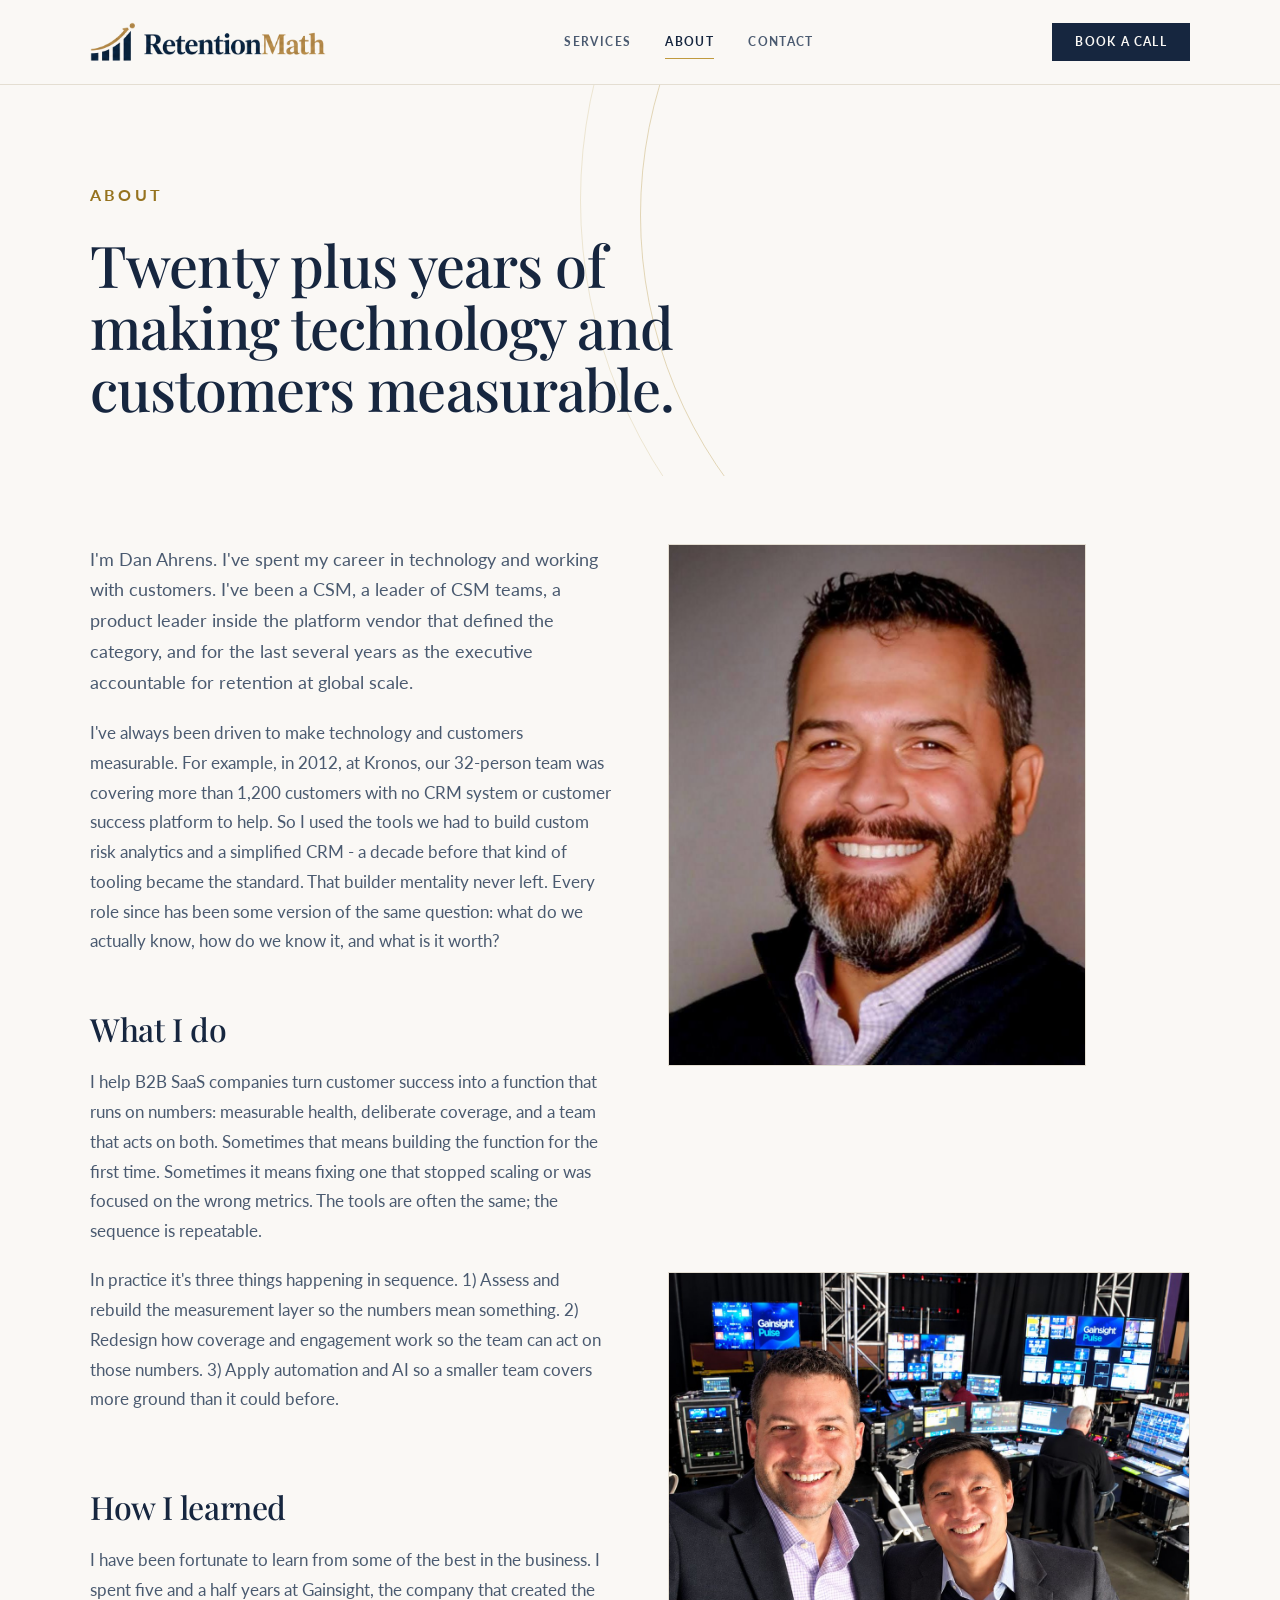
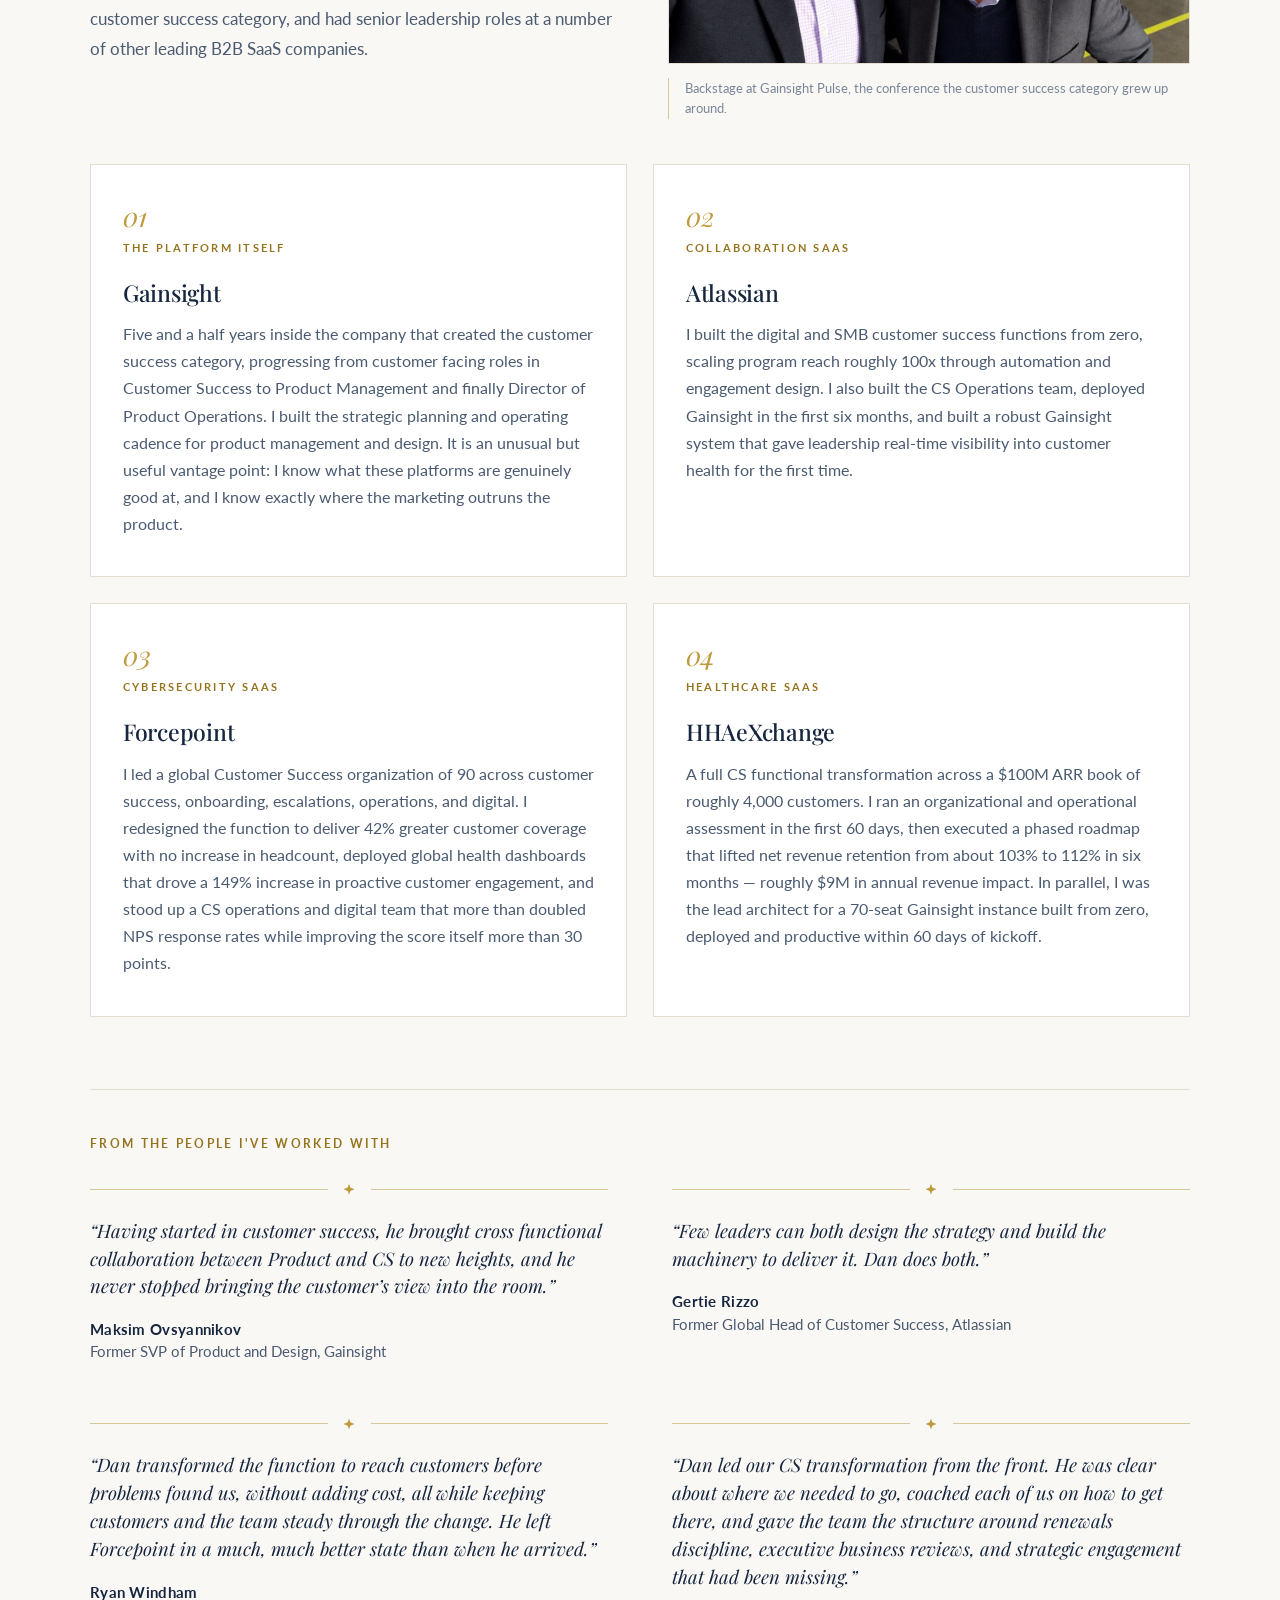
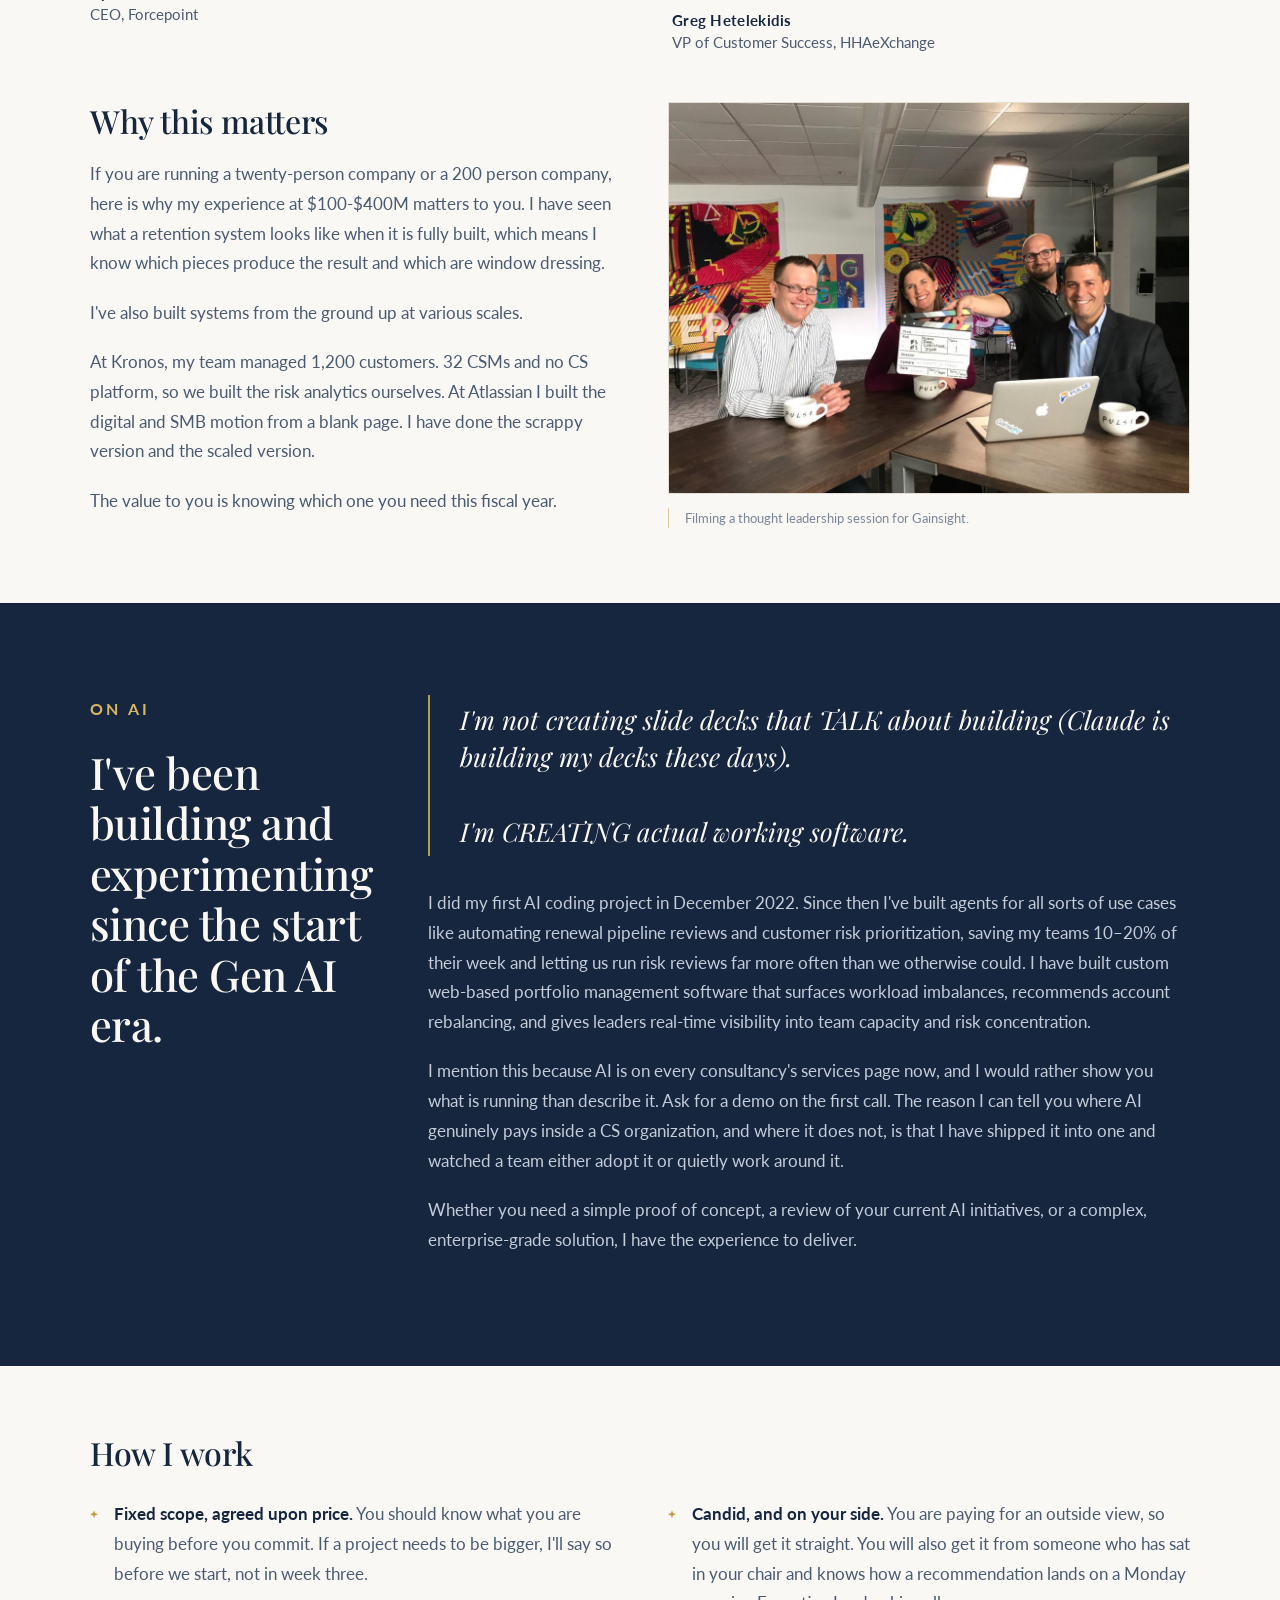
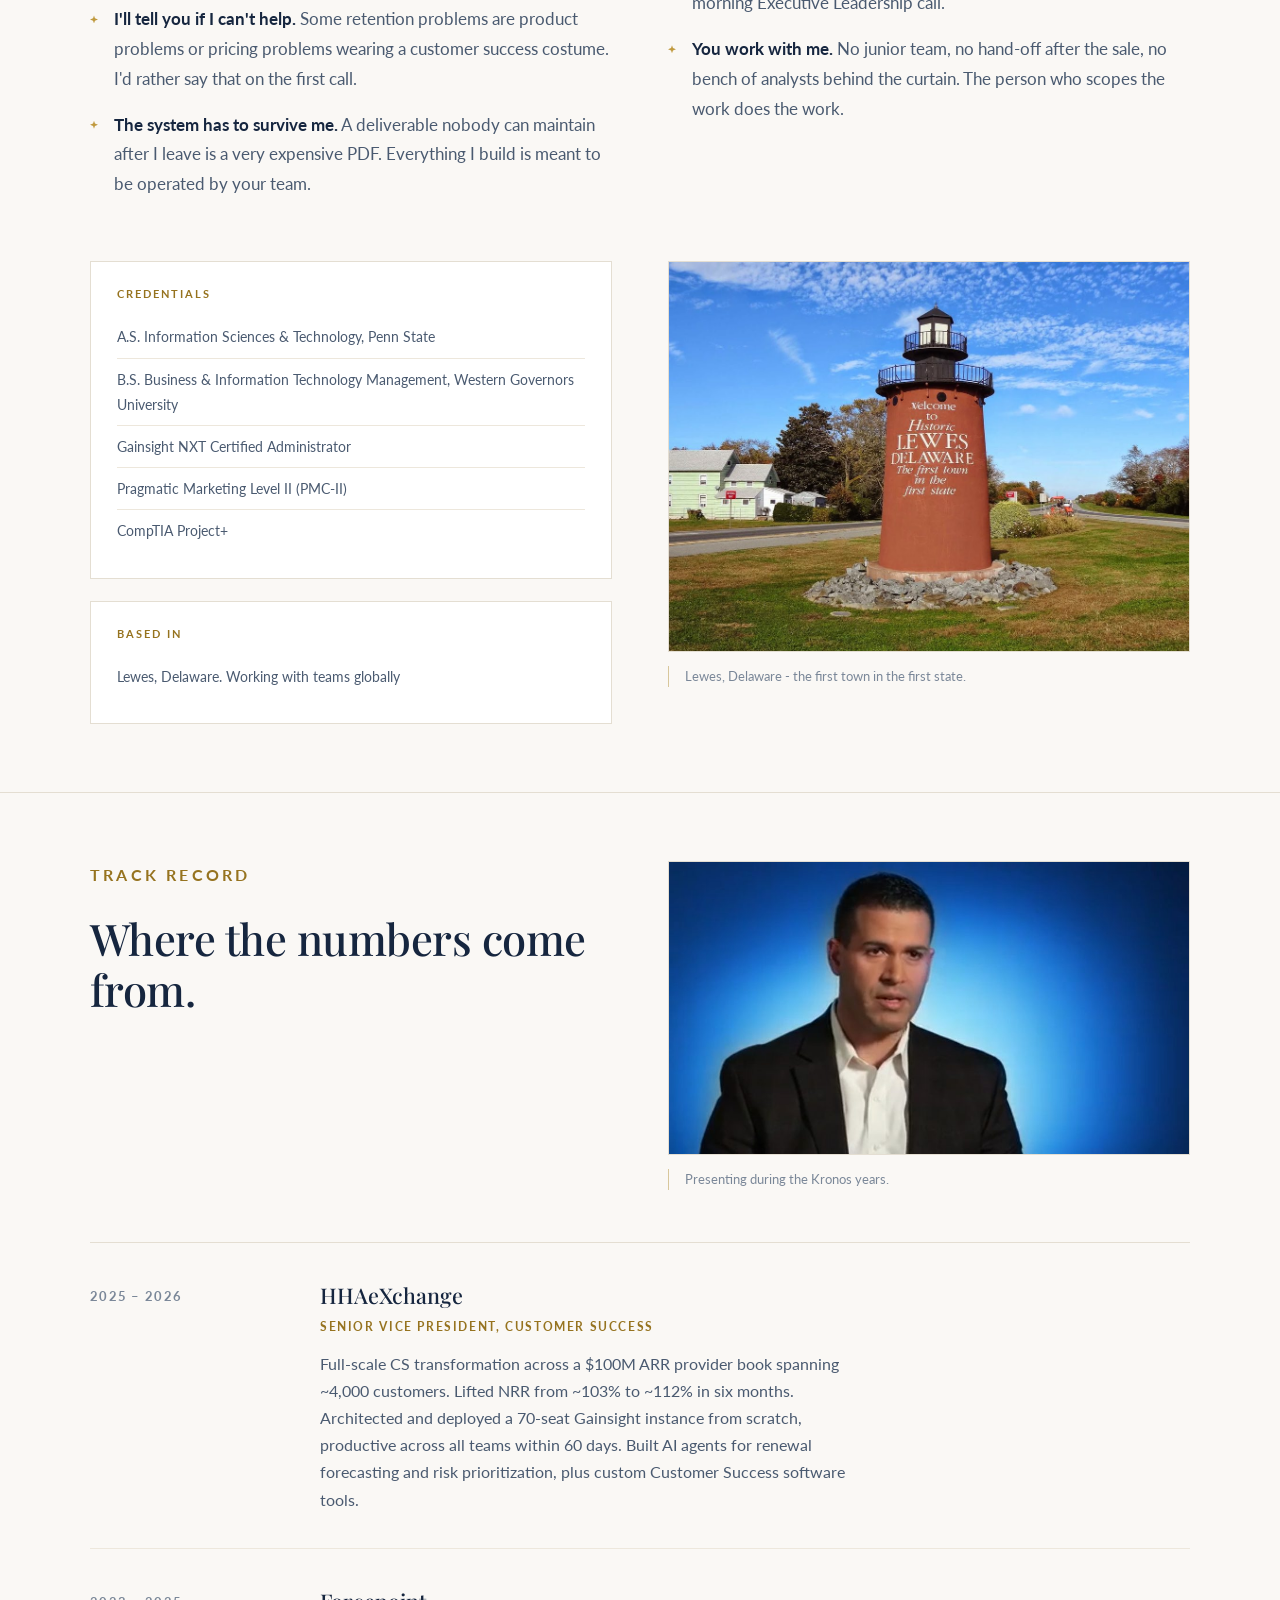
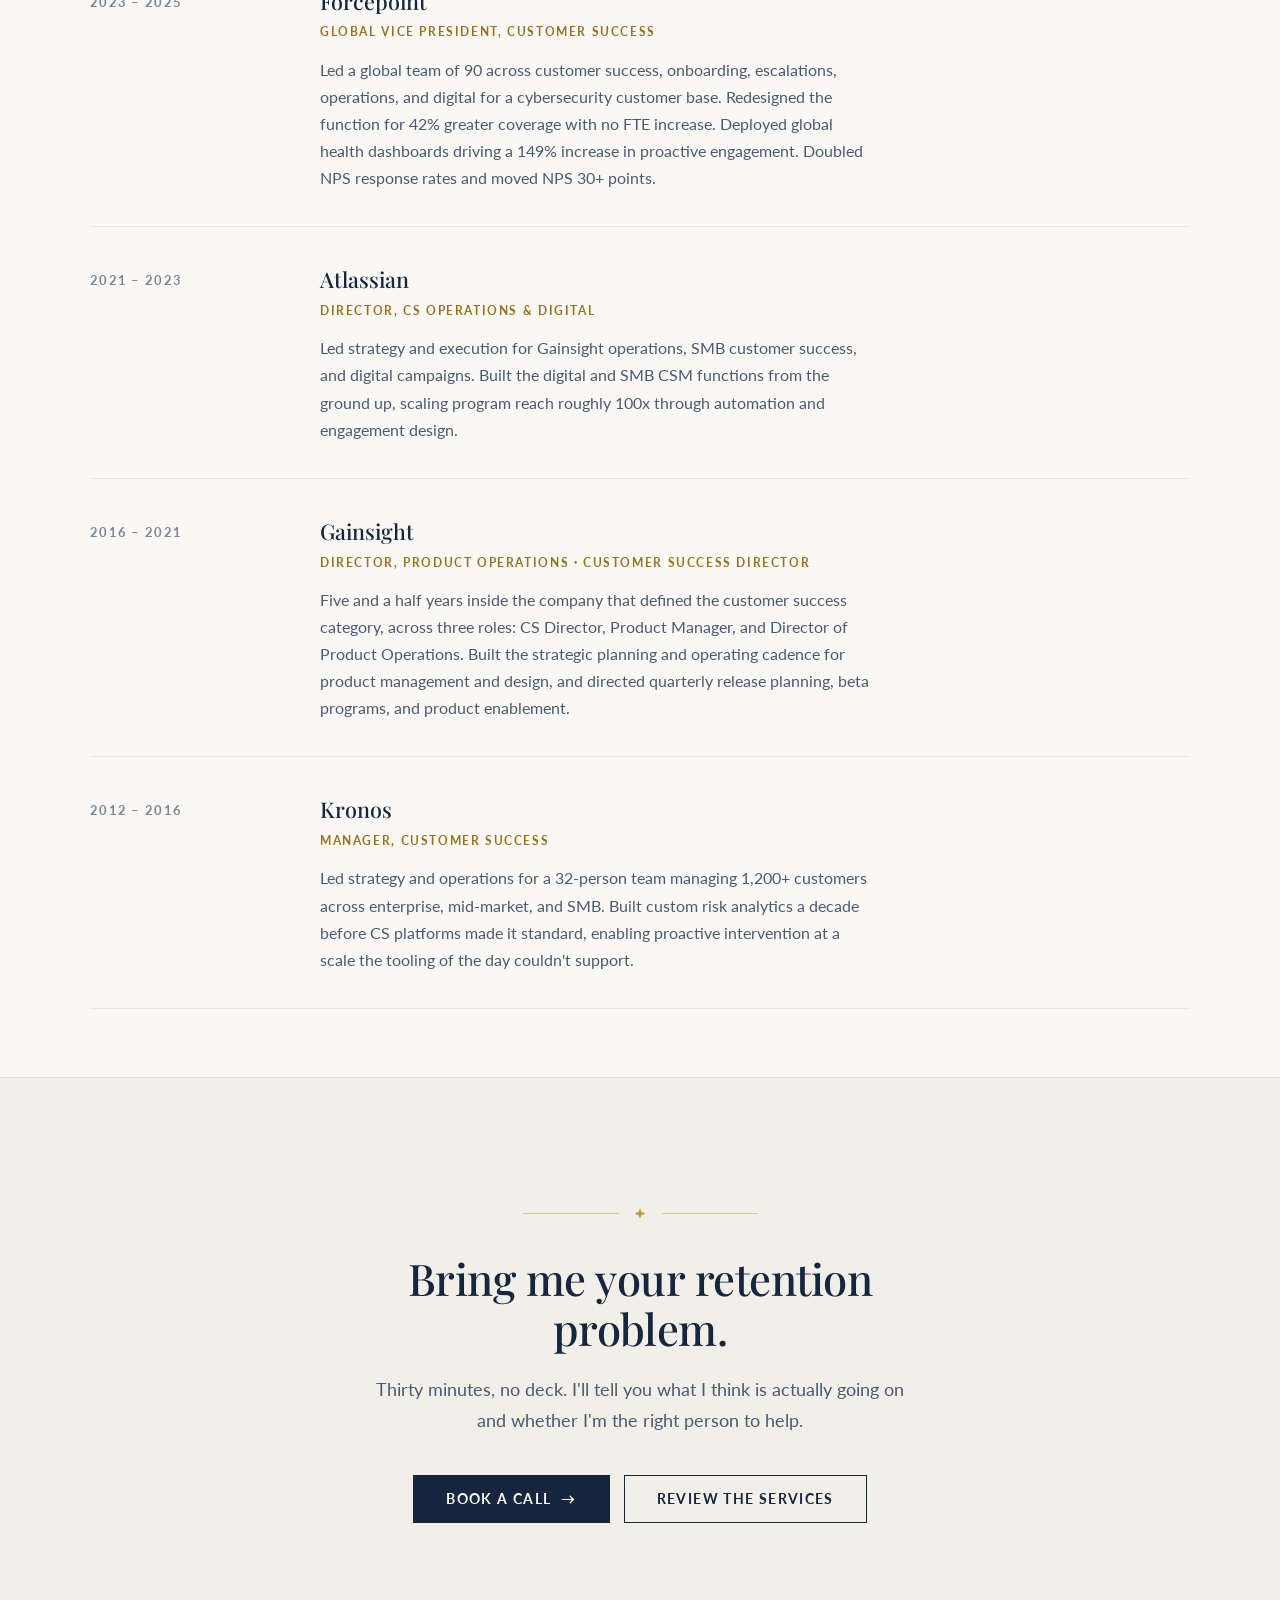
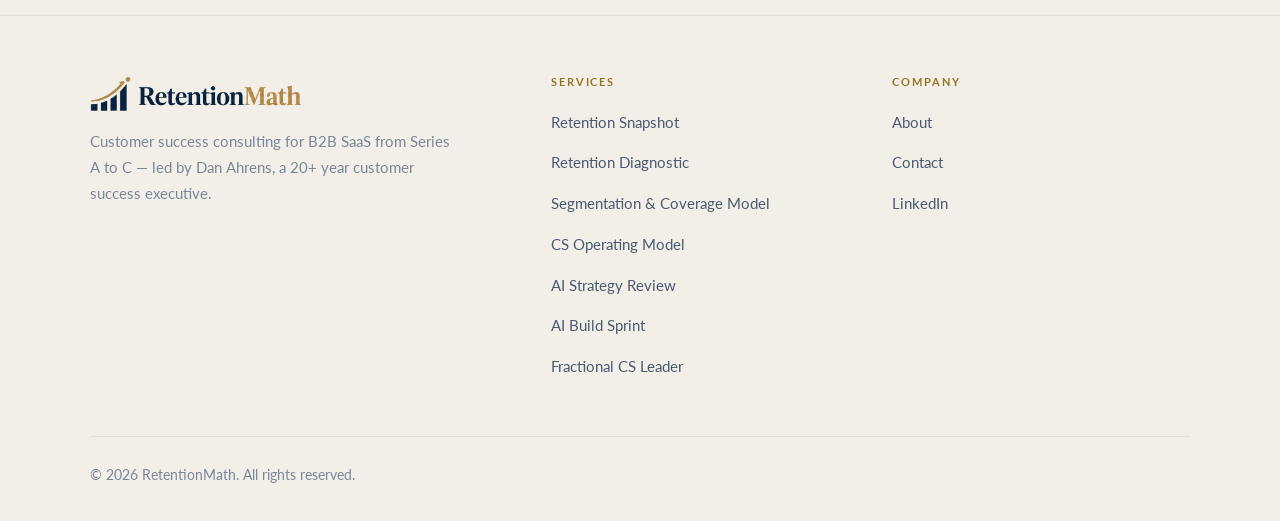
==== about.html @ b268f87e "Add files via upload" ====
<!doctype html>
<html lang="en">
<head>
<meta charset="utf-8">
<meta name="viewport" content="width=device-width, initial-scale=1">
<title>About Dan Ahrens — 20+ Years in Customer Success | RetentionMath</title>
<meta name="description" content="Dan Ahrens has led customer success at HHAeXchange, Forcepoint, Atlassian, Gainsight, and Kronos — a $100M ARR book, a 90-person global org, and the instrumentation underneath both.">
<link rel="canonical" href="https://retentionmath.com/about.html">

<meta property="og:type" content="profile">
<meta property="og:url" content="https://retentionmath.com/about.html">
<meta property="og:title" content="About Dan Ahrens | RetentionMath">
<meta property="og:description" content="20+ years leading customer success organizations, CS operations, and applied AI.">
<meta property="og:image" content="https://retentionmath.com/assets/img/og.png">
<meta name="twitter:card" content="summary_large_image">

<link rel="icon" href="data:image/svg+xml,%3Csvg xmlns='http://www.w3.org/2000/svg' viewBox='0 0 32 32'%3E%3Crect width='32' height='32' rx='4' fill='%2316263F'/%3E%3Cpath d='M7 21.5 L13 14 L17 18 L25 8' stroke='%23D9B75F' stroke-width='2.6' fill='none' stroke-linecap='round' stroke-linejoin='round'/%3E%3C/svg%3E">

<link rel="preconnect" href="https://fonts.googleapis.com">
<link rel="preconnect" href="https://fonts.gstatic.com" crossorigin>
<link href="https://fonts.googleapis.com/css2?family=Playfair+Display:ital,wght@0,400;0,500;0,600;1,400;1,500&family=Lato:wght@400;700&display=swap" rel="stylesheet">
<link rel="stylesheet" href="assets/css/site.css?v=30">
<style>
  .shot{border:1px solid var(--line);background:var(--white);aspect-ratio:4/5;display:flex;align-items:center;justify-content:center;position:relative;overflow:hidden;max-width:80%}
  @media (max-width:980px){.shot{max-width:340px}}
  .shot img{width:100%;height:100%;object-fit:cover}
  .shot__ph{text-align:center;padding:24px}
  .shot__ph .m{font-family:var(--font-body);font-size:.68rem;letter-spacing:.14em;text-transform:uppercase;color:var(--ink-3);line-height:1.7}
  .card{border:1px solid var(--line);background:var(--white);padding:26px}
  .card h4{font-family:var(--font-body);font-size:.68rem;letter-spacing:.18em;text-transform:uppercase;color:var(--gold-deep);font-weight:700;margin-bottom:16px}
  .card ul{list-style:none;margin:0;padding:0}
  .card ul li{font-size:.9rem;color:var(--ink-2);padding:8px 0;border-bottom:1px solid var(--line-soft)}
  .card ul li:last-child{border-bottom:none}
</style>
</head>
<body>
<a class="skip" href="#main">Skip to content</a>

<!-- partial:header -->
<header class="hdr">
  <div class="wrap hdr__in">
    <a class="brand" href="index.html">
      <img class="brand__logo" src="assets/img/retentionmath-logo.png" alt="RetentionMath" width="672" height="114">
    </a>
    <nav class="nav" id="nav">
      <a href="services.html">Services</a>
      <a href="about.html" aria-current="page">About</a>
      <a href="contact.html">Contact</a>
    </nav>
    <div class="hdr__cta">
      <a class="btn btn--primary btn--sm" href="contact.html">Book a call</a>
      <button class="burger" aria-label="Menu" aria-expanded="false" aria-controls="nav">
        <span></span><span></span><span></span>
      </button>
    </div>
  </div>
</header>
<!-- /partial:header -->

<main id="main">

  <section class="hero" style="padding:96px 0 56px">
    <div class="gridlines"></div>
    <div class="wrap hero__in">
      <p class="eyebrow">About</p>
      <h1 style="font-size:clamp(2.2rem,5vw,3.6rem);max-width:19ch">Twenty plus years of making technology and customers measurable.</h1>
    </div>
  </section>

  <section class="section section--tight">
    <div class="wrap">

      <div class="withfig rv">
        <div class="withfig__t prose">
          <p class="lede">
            I'm Dan Ahrens. I've spent my career in technology and working with customers. I've been a CSM, a leader of CSM teams, a
          product leader inside the platform vendor that defined the category, and for the last
            several years as the executive accountable for retention at global scale.
          </p>
          <p>
            I've always been driven to make technology and customers measurable. For example, in 2012, at
            Kronos, our 32-person team was covering more than 1,200 customers with no CRM system or
            customer success platform to help. So I used the tools we had to build custom risk analytics
            and a simplified CRM - a decade before that kind of tooling became the standard. That builder mentality never left. Every
            role since has been some version of the same question: what do we actually know, how do
            we know it, and what is it worth?</p>

          <h2>What I do</h2>
          <p>
            I help B2B SaaS companies turn customer success into a function that runs on numbers:
            measurable health, deliberate coverage, and a team that acts on both. Sometimes that
            means building the function for the first time. Sometimes it means fixing one that
            stopped scaling or was focused on the wrong metrics. The tools are often the same; the sequence is repeatable.
          </p>
          <p>
            In practice it's three things happening in sequence. 1) Assess and rebuild the measurement layer so
            the numbers mean something. 2) Redesign how coverage and engagement work so the team can
            act on those numbers. 3) Apply automation and AI so a smaller team covers more
            ground than it could before.</p>
        </div>
        <div class="shot">
          <img src="assets/img/dan-portrait.jpg" alt="Dan Ahrens" width="840" height="1050">
        </div>
      </div>

      <div class="withfig withfig--end rv">
        <div class="withfig__t prose">
          <h2>How I learned</h2>
          <p>
            I have been fortunate to learn from some of the best in the business. I spent five and a
            half years at Gainsight, the company that created the customer success category, and had senior leadership roles at a number
            of other leading B2B SaaS companies. 
          </p>
        </div>
        <figure class="fig fig--prose fig--raise">
          <img src="assets/img/pulse-backstage.jpg" alt="Dan Ahrens backstage in the broadcast control area at the Gainsight Pulse conference" width="1200" height="900" loading="lazy">
          <figcaption>
            Backstage at Gainsight Pulse, the conference the customer success category grew up around.
          </figcaption>
        </figure>
      </div>

      <div class="grid grid-2 rv" style="margin-top:44px">
        <div class="cell">
          <div class="cell__n">01</div>
          <div class="cell__k">The platform itself</div>
          <h3>Gainsight</h3>
          <p>
            Five and a half years inside the company that created the customer success category,
            progressing from customer facing roles in Customer Success to Product Management and
            finally Director of Product Operations. I built the strategic planning and operating
            cadence for product management and design. It is an unusual but useful vantage point:
            I know what these platforms are genuinely good at, and I know exactly where the
            marketing outruns the product.
          </p>
        </div>
        <div class="cell">
          <div class="cell__n">02</div>
          <div class="cell__k">Collaboration SaaS</div>
          <h3>Atlassian</h3>
          <p>
            I built the digital and SMB customer success functions from zero, scaling program reach
            roughly 100x through automation and engagement design. I also built the CS Operations
            team, deployed Gainsight in the first six months, and built a robust Gainsight system
            that gave leadership real-time visibility into customer health for the first time.
          </p>
        </div>
        <div class="cell">
          <div class="cell__n">03</div>
          <div class="cell__k">Cybersecurity SaaS</div>
          <h3>Forcepoint</h3>
          <p>
            I led a global Customer Success organization of 90 across customer success, onboarding,
            escalations, operations, and digital. I redesigned the function to deliver 42% greater
            customer coverage with no increase in headcount, deployed global health dashboards that
            drove a 149% increase in proactive customer engagement, and stood up a CS operations and
            digital team that more than doubled NPS response rates while improving the score itself
            more than 30 points.
          </p>
        </div>
        <div class="cell">
          <div class="cell__n">04</div>
          <div class="cell__k">Healthcare SaaS</div>
          <h3>HHAeXchange</h3>
          <p>
            A full CS functional transformation across a $100M ARR book of roughly 4,000 customers.
            I ran an organizational and operational assessment in the first 60 days, then executed a
            phased roadmap that lifted net revenue retention from about 103% to 112% in six months
            &mdash; roughly $9M in annual revenue impact. In parallel, I was the lead architect for a
            70-seat Gainsight instance built from zero, deployed and productive within 60 days of
            kickoff.
          </p>
        </div>
      </div>

      <!-- Endorsements live in their own row, not inside the company cards, so no card reads as
           missing one. New quotes (e.g. from HHAeXchange) simply join this row. Verbatim excerpts only. -->
      <div class="endorse rv">
        <p class="endorse__h">From the people I've worked with</p>
        <div class="testi-row testi-row--2">
        <figure class="testi">
          <div class="rule"><i></i></div>
          <blockquote><p>&ldquo;Having started in customer success, he brought cross functional collaboration between Product and CS to new heights, and he never stopped bringing the customer&rsquo;s view into the room.&rdquo;</p></blockquote>
          <figcaption>
            <b>Maksim Ovsyannikov</b>
            Former SVP of Product and Design, Gainsight
          </figcaption>
        </figure>
        <figure class="testi">
          <div class="rule"><i></i></div>
          <blockquote><p>&ldquo;Few leaders can both design the strategy and build the machinery to deliver it. Dan does both.&rdquo;</p></blockquote>
          <figcaption>
            <b>Gertie Rizzo</b>
            Former Global Head of Customer Success, Atlassian
          </figcaption>
        </figure>
        <figure class="testi">
          <div class="rule"><i></i></div>
          <blockquote><p>&ldquo;Dan transformed the function to reach customers before problems found us, without adding cost, all while keeping customers and the team steady through the change. He left Forcepoint in a much, much better state than when he arrived.&rdquo;</p></blockquote>
          <figcaption>
            <b>Ryan Windham</b>
            CEO, Forcepoint
          </figcaption>
        </figure>
        <figure class="testi">
          <div class="rule"><i></i></div>
          <blockquote><p>&ldquo;Dan led our CS transformation from the front. He was clear about where we needed to go, coached each of us on how to get there, and gave the team the structure around renewals discipline, executive business reviews, and strategic engagement that had been missing.&rdquo;</p></blockquote>
          <figcaption>
            <b>Greg Hetelekidis</b>
            VP of Customer Success, HHAeXchange
          </figcaption>
        </figure>
        </div>
      </div>
<p>&nbsp;</p>
      <div class="withfig rv">
        <div class="withfig__t prose">
          <h2>Why this matters</h2>
          <p>
            If you are running a twenty-person company or a 200 person company, here is why my experience at $100-$400M matters to
            you. I have seen what a retention system looks like when it is fully built, which means
            I know which pieces produce the result and which are window dressing. 
            </p>
          <p>
            I've also built systems from the ground up at various scales. </p>
          <p>At Kronos, my team managed 1,200
            customers. 32 CSMs and no CS platform, so we built the risk analytics
            ourselves. At Atlassian I built the digital and SMB motion from a blank page. I have
            done the scrappy version and the scaled version. 
            </p>
          <p>
            The value to you is knowing which one
            you need this fiscal year.</p>

            
        </div>
         <figure class="fig fig--prose">
          <img src="assets/img/pulse-webinar.jpg" alt="Dan Ahrens and three colleagues at a filmed session for the Gainsight Pulse conference, with a clapperboard and Pulse mugs on the table" width="1200" height="800" loading="lazy">
          <figcaption>
            Filming a thought leadership session for Gainsight. 
          </figcaption>
        </figure>
      </div>

    </div>
  </section>

  <!-- ============ ON AI (navy band) ============ -->
  <section class="section section--navy">
    <div class="wrap">
      <div class="grid-2 grid-wide" style="display:grid;gap:56px;align-items:start">
        <div class="rv">
          <p class="eyebrow">On AI</p>
          <h2>I've been building and experimenting since the start of the Gen AI era.</h2>
        </div>
        <div class="rv">
          <div class="pov" style="margin-bottom:32px">
            <p>
              I'm not creating slide decks that TALK about building (Claude is building my decks these days).<br>&nbsp;<br>
              I'm CREATING actual working software.
            </p>
          </div>
          <p class="muted">
            I did my first AI coding project in December 2022. Since then I've built agents for all sorts of use cases like automating renewal pipeline
            reviews and customer risk prioritization, saving my teams 10&ndash;20% of their week and
            letting us run risk reviews far more often than we otherwise could. I have built custom web-based
            portfolio management software that surfaces workload imbalances, recommends account
            rebalancing, and gives leaders real-time visibility into team capacity and risk
            concentration.
          </p>
          <p class="muted">
            I mention this because AI is on every consultancy's services page now, and I would
            rather show you what is running than describe it. Ask for a demo on the first call. The
            reason I can tell you where AI genuinely pays inside a CS organization, and where it
            does not, is that I have shipped it into one and watched a team either adopt it or
            quietly work around it.
          </p>
          <p class="muted">
            Whether you need a simple proof of concept, a review of your current AI initiatives, or
            a complex, enterprise-grade solution, I have the experience to deliver.
          </p>
        </div>
      </div>
    </div>
  </section>

  <section class="section section--tight">
    <div class="wrap">

      <div class="rv">
        <h2 class="worklist__h">How I work</h2>
        <div class="worklist prose">
          <ul>
            <li><strong>Fixed scope, agreed upon price.</strong> You should know what you are buying before you commit. If a project needs to be bigger, I'll say so before we start, not in week three.</li>
            <li><strong>I'll tell you if I can't help.</strong> Some retention problems are product problems or pricing problems wearing a customer success costume. I'd rather say that on the first call.</li>
            <li><strong>The system has to survive me.</strong> A deliverable nobody can maintain after I leave is a very expensive PDF. Everything I build is meant to be operated by your team.</li>
          </ul>
          <ul>
            <li><strong>Candid, and on your side.</strong> You are paying for an outside view, so you will get it straight. You will also get it from someone who has sat in your chair and knows how a recommendation lands on a Monday morning Executive Leadership call.</li>
            <li><strong>You work with me.</strong> No junior team, no hand-off after the sale, no bench of analysts behind the curtain. The person who scopes the work does the work.</li>
          </ul>
        </div>
      </div>

      <div class="cardrow rv">
        <div class="cardrow__c">
          <div class="card">
            <h4>Credentials</h4>
            <ul>
              <li>A.S. Information Sciences &amp; Technology, Penn State</li>
              <li>B.S. Business &amp; Information Technology Management, Western Governors University</li>
              <li>Gainsight NXT Certified Administrator</li>
              <li>Pragmatic Marketing Level II (PMC-II)</li>
              <li>CompTIA Project+</li>
              
              
            </ul>
          </div>
          <div class="card">
            <h4>Based in</h4>
            <ul>
              <li>Lewes, Delaware. Working with teams globally</li>
            </ul>
          </div>
        </div>
        <figure class="fig">
          <img src="assets/img/lewes.jpg" alt="The Welcome to Historic Lewes, Delaware lighthouse sign at the edge of town" width="1100" height="825" loading="lazy">
          <figcaption>Lewes, Delaware - the first town in the first state.</figcaption>
        </figure>
      </div>

    </div>
  </section>

  <!-- ============ TIMELINE ============ -->
  <section class="section section--tight section--hair">
    <div class="wrap">
      <div class="withfig rv">
        <div class="withfig__t">
          <p class="eyebrow">Track record</p>
          <h2>Where the numbers come from.</h2>
        </div>
        <figure class="fig">
          <img src="assets/img/kronos-still.jpg" alt="Dan Ahrens speaking to camera in a customer video filmed during his years at Kronos" width="900" height="506" loading="lazy">
          <figcaption>Presenting during the Kronos years.</figcaption>
        </figure>
      </div>

      <div class="tl rv" style="margin-top:52px">
        <div class="tl__row">
          <div class="tl__when">2025 &ndash; 2026</div>
          <div>
            <div class="tl__co">HHAeXchange</div>
            <div class="tl__role">Senior Vice President, Customer Success</div>
            <div class="tl__body">
              <p>
                Full-scale CS transformation across a $100M ARR provider book spanning ~4,000
                customers. Lifted NRR from ~103% to ~112% in six months. Architected and deployed a
                70-seat Gainsight instance from scratch, productive across all teams within 60 days.
                Built AI agents for renewal forecasting and risk prioritization, plus custom
                Customer Success software tools.
              </p>
            </div>
          </div>
        </div>
        <div class="tl__row">
          <div class="tl__when">2023 &ndash; 2025</div>
          <div>
            <div class="tl__co">Forcepoint</div>
            <div class="tl__role">Global Vice President, Customer Success</div>
            <div class="tl__body">
              <p>
                Led a global team of 90 across customer success, onboarding, escalations, operations,
                and digital for a cybersecurity customer base. Redesigned the function for 42% greater
                coverage with no FTE increase. Deployed global health dashboards driving a 149%
                increase in proactive engagement. Doubled NPS response rates and moved NPS 30+ points.
              </p>
            </div>
          </div>
        </div>
        <div class="tl__row">
          <div class="tl__when">2021 &ndash; 2023</div>
          <div>
            <div class="tl__co">Atlassian</div>
            <div class="tl__role">Director, CS Operations &amp; Digital</div>
            <div class="tl__body">
              <p>
                Led strategy and execution for Gainsight operations, SMB customer success, and digital
                campaigns. Built the digital and SMB CSM functions from the ground up, scaling program
                reach roughly 100x through automation and engagement design.
              </p>
            </div>
          </div>
        </div>
        <div class="tl__row">
          <div class="tl__when">2016 &ndash; 2021</div>
          <div>
            <div class="tl__co">Gainsight</div>
            <div class="tl__role">Director, Product Operations &middot; Customer Success Director</div>
            <div class="tl__body">
              <p>
                Five and a half years inside the company that defined the customer success category,
                across three roles: CS Director, Product Manager, and Director of Product Operations.
                Built the strategic planning and operating cadence for product management and design,
                and directed quarterly release planning, beta programs, and product enablement.
              </p>
            </div>
          </div>
        </div>
        <div class="tl__row">
          <div class="tl__when">2012 &ndash; 2016</div>
          <div>
            <div class="tl__co">Kronos</div>
            <div class="tl__role">Manager, Customer Success</div>
            <div class="tl__body">
              <p>
                Led strategy and operations for a 32-person team managing 1,200+ customers across enterprise, mid-market, and SMB.
                Built custom risk analytics a decade before CS platforms made it standard, enabling
                proactive intervention at a scale the tooling of the day couldn't support.
              </p>
              
            </div>
          </div>
        </div>
      </div>
    </div>
  </section>

  <section class="cta">
    <div class="wrap rv">
      <div class="rule rule--center"><i></i></div>
      <h2>Bring me your retention problem.</h2>
      <p class="lede">
        Thirty minutes, no deck. I'll tell you what I think is actually going on and whether I'm
        the right person to help.
      </p>
      <div class="btn-row">
        <a class="btn btn--primary" href="contact.html">Book a call <span class="arrow">&rarr;</span></a>
        <a class="btn btn--ghost" href="services.html">Review the services</a>
      </div>
    </div>
  </section>

</main>

<!-- partial:footer -->
<footer class="ftr">
  <div class="wrap">
    <div class="ftr__top">
      <div class="ftr__brand">
        <a class="brand" href="index.html">
          <img class="brand__logo" src="assets/img/retentionmath-logo.png" alt="RetentionMath" width="672" height="114">
        </a>
        <p class="ftr__bio">
          Customer success consulting for B2B SaaS from Series A to C &mdash; led by Dan Ahrens,
          a 20+ year customer success executive.
        </p>
      </div>
      <div>
        <h4>Services</h4>
        <ul>
          <li><a href="services.html#snapshot">Retention Snapshot</a></li>
          <li><a href="services.html#diagnostic">Retention Diagnostic</a></li>
          <li><a href="services.html#segmentation">Segmentation &amp; Coverage Model</a></li>
          <li><a href="services.html#operating-model">CS Operating Model</a></li>
          <li><a href="services.html#ai-strategy-review">AI Strategy Review</a></li>
          <li><a href="services.html#ai-build-sprint">AI Build Sprint</a></li>
          <li><a href="services.html#fractional">Fractional CS Leader</a></li>
        </ul>
      </div>
      <div>
        <h4>Company</h4>
        <ul>
          <li><a href="about.html">About</a></li>
          <li><a href="contact.html">Contact</a></li>
          <li><a href="https://www.linkedin.com/in/dan7ahrens" target="_blank" rel="noopener">LinkedIn</a></li>
        </ul>
      </div>
    </div>
    <div class="ftr__btm">
      <p>&copy; 2026 RetentionMath. All rights reserved.</p>
    </div>
  </div>
</footer>
<!-- /partial:footer -->

<script src="assets/js/site.js?v=24"></script>
</body>
</html>
---- assets/css/site.css ----
/* ============================================================
   RetentionMath - design system
   Warm paper, deep navy, gold. Playfair Display + Lato.
   ============================================================ */

:root{
  --paper:      #FAF8F5;
  --paper-2:    #F2EFE9;
  --white:      #FFFFFF;
  --navy:       #16263F;
  --navy-2:     #1D3049;
  --navy-line:  #2E3F58;
  --ink:        #16263F;
  --ink-2:      #4A5A70;
  --ink-3:      #7A8798;
  --on-navy:    #C4CCD8;
  --on-navy-2:  #97A3B4;
  --gold:       #C09A3E;
  --gold-deep:  #96731F;
  --gold-light: #D9B75F;
  --gold-soft:  #D8C79B;
  --line:       #E4DED2;
  --line-soft:  #EDE7DC;

  --font-display:"Playfair Display",Georgia,"Times New Roman",serif;
  --font-body:"Lato","Segoe UI","Helvetica Neue",Arial,sans-serif;

  --wrap: 1180px;
  --gut: 40px;
  --r: 0px;
}

*,*::before,*::after{box-sizing:border-box}

html{-webkit-text-size-adjust:100%;scroll-behavior:smooth}
@media (prefers-reduced-motion:reduce){
  html{scroll-behavior:auto}
  *{animation-duration:.001ms!important;transition-duration:.001ms!important}
}

body{
  margin:0;
  background:var(--paper);
  color:var(--ink);
  font-family:var(--font-body);
  font-size:17px;
  line-height:1.75;
  -webkit-font-smoothing:antialiased;
  -moz-osx-font-smoothing:grayscale;
  overflow-x:hidden;
}

img{max-width:100%;display:block}
a{color:inherit}

/* ---------- layout ---------- */
.wrap{width:100%;max-width:var(--wrap);margin:0 auto;padding:0 var(--gut)}
.section{padding:92px 0;position:relative}
.section--tight{padding:68px 0}
.section--hair{border-top:1px solid var(--line)}
.section--band{background:var(--paper-2);border-top:1px solid var(--line);border-bottom:1px solid var(--line)}

/* dark band */
.section--navy{background:var(--navy);color:var(--paper);border-top:none}
.section--navy h2,.section--navy h3{color:var(--paper)}
.section--navy p,.section--navy .muted{color:var(--on-navy)}
.section--navy .lede{color:var(--on-navy)}
.section--navy .eyebrow{color:var(--gold-light)}
.section--navy .dim{color:var(--on-navy-2)}
.section--navy .pov{border-left-color:var(--gold)}
.section--navy .pov p{color:var(--paper)}
.section--navy .btn--ghost{border-color:var(--on-navy-2);color:var(--paper)}
.section--navy .btn--ghost:hover{border-color:var(--gold);background:transparent;color:var(--gold-light)}
.section--navy .btn--primary{background:var(--gold);border-color:var(--gold);color:var(--navy)}
.section--navy .btn--primary:hover{background:var(--gold-light);border-color:var(--gold-light)}

/* ---------- type ---------- */
h1,h2,h3,h4{font-family:var(--font-display);font-weight:500;margin:0;letter-spacing:-.012em;line-height:1.14;color:var(--ink)}
h1{font-size:clamp(2.5rem,5.4vw,4.3rem);line-height:1.08;letter-spacing:-.015em}
h2{font-size:clamp(1.85rem,3.4vw,2.75rem);line-height:1.16}
h3{font-size:clamp(1.22rem,1.8vw,1.5rem);line-height:1.28}
p{margin:0 0 1.15em}
em,.it{font-style:italic}
.hl{color:var(--gold);font-style:italic}
.lede{font-size:clamp(1.04rem,1.4vw,1.2rem);line-height:1.72;color:var(--ink-2);font-weight:400}
.muted{color:var(--ink-2)}
.dim{color:var(--ink-3)}
.measure{max-width:64ch}
.measure-sm{max-width:52ch}

.eyebrow{
  font-family:var(--font-body);font-size:1rem;font-weight:700;
  letter-spacing:.2em;text-transform:uppercase;color:var(--gold-deep);
  margin:0 0 24px;
}

/* rule + diamond motif, carried from the brand banner */
.rule{display:flex;align-items:center;gap:16px;margin:38px 0 34px;max-width:620px}
.rule::before,.rule::after{content:"";flex:1;height:1px;background:var(--gold-soft)}
.rule i{
  width:11px;height:11px;flex:none;background:var(--gold);
  clip-path:polygon(50% 0,62% 34%,100% 50%,62% 66%,50% 100%,38% 66%,0 50%,38% 34%);
}
.rule--center{margin-left:auto;margin-right:auto;justify-content:center}
.rule--center::before,.rule--center::after{max-width:96px}

/* ---------- buttons ---------- */
.btn{
  display:inline-flex;align-items:center;gap:10px;
  font-family:var(--font-body);font-size:.86rem;font-weight:700;
  letter-spacing:.1em;text-transform:uppercase;
  padding:16px 32px;border-radius:var(--r);text-decoration:none;
  border:1px solid transparent;cursor:pointer;
  transition:background .2s ease,border-color .2s ease,color .2s ease;
  white-space:nowrap;line-height:1;
}
.btn--primary{background:var(--navy);color:var(--paper);border-color:var(--navy)}
.btn--primary:hover{background:var(--gold);border-color:var(--gold);color:var(--navy)}
.btn--ghost{background:transparent;color:var(--navy);border-color:var(--navy)}
.btn--ghost:hover{background:var(--navy);color:var(--paper)}
.btn--sm{padding:12px 22px;font-size:.78rem}
.btn-row{display:flex;flex-wrap:wrap;gap:14px;margin-top:40px}

.arrow{transition:transform .2s ease}
.btn:hover .arrow,.tlink:hover .arrow{transform:translateX(3px)}

.tlink{
  display:inline-flex;align-items:center;gap:9px;text-decoration:none;
  font-weight:700;font-size:.8rem;letter-spacing:.1em;text-transform:uppercase;
  color:var(--gold-deep);border-bottom:1px solid transparent;transition:border-color .2s ease;
}
.tlink:hover{border-color:var(--gold)}

/* ---------- header ---------- */
.hdr{
  position:sticky;top:0;z-index:60;
  background:rgba(250,248,245,.97);backdrop-filter:blur(12px);
  border-bottom:1px solid var(--line);
}
.hdr__in{display:flex;align-items:center;justify-content:space-between;height:84px}
.brand{display:flex;align-items:center;gap:12px;text-decoration:none;font-family:var(--font-display);font-weight:600;font-size:1.42rem;letter-spacing:-.01em;color:var(--ink)}
.brand__logo{display:block;height:40px;width:auto}
.ftr .brand__logo{height:36px}
@media (max-width:480px){.brand__logo{height:32px}}

.nav{display:flex;align-items:center;gap:34px}
.nav a{
  text-decoration:none;font-size:.78rem;font-weight:700;letter-spacing:.11em;
  text-transform:uppercase;color:var(--ink-2);
  transition:color .18s ease;position:relative;padding:4px 0;
}
.nav a:hover{color:var(--ink)}
.nav a[aria-current="page"]{color:var(--ink)}
.nav a[aria-current="page"]::after{
  content:"";position:absolute;left:0;right:0;bottom:-2px;height:1px;background:var(--gold);
}
.hdr__cta{display:flex;align-items:center;gap:20px}

.burger{display:none;background:none;border:1px solid var(--line);border-radius:var(--r);padding:9px;cursor:pointer}
.burger span{display:block;width:18px;height:1.5px;background:var(--navy);margin:3.5px 0;transition:transform .2s ease,opacity .2s ease}
.burger[aria-expanded="true"] span:nth-child(1){transform:translateY(5px) rotate(45deg)}
.burger[aria-expanded="true"] span:nth-child(2){opacity:0}
.burger[aria-expanded="true"] span:nth-child(3){transform:translateY(-5px) rotate(-45deg)}

@media (max-width:880px){
  .nav{
    position:fixed;inset:84px 0 auto 0;flex-direction:column;align-items:stretch;gap:0;
    background:var(--paper);border-bottom:1px solid var(--line);padding:8px var(--gut) 22px;
    display:none;
  }
  .nav.open{display:flex}
  .nav a{padding:16px 0;border-bottom:1px solid var(--line-soft);font-size:.85rem}
  .hdr__cta .btn{display:none}
  .burger{display:block}
}

/* ---------- hero ---------- */
.hero{padding:104px 0 88px;position:relative;overflow:hidden}
.hero__in{position:relative;z-index:1}
.hero h1{max-width:16ch}
.hero .lede{max-width:60ch}

/* concentric arcs echoing the brand banner */
.gridlines{position:absolute;inset:0;pointer-events:none;z-index:0;overflow:hidden}
.gridlines::before,.gridlines::after{
  content:"";position:absolute;border-radius:50%;border:1px solid var(--gold-soft);
}
.gridlines::before{top:-320px;right:-260px;width:900px;height:900px;opacity:.7}
.gridlines::after{top:-390px;right:-310px;width:1010px;height:1010px;opacity:.4}
@media (max-width:900px){
  .gridlines{display:none}
  .eyebrow{font-size:.68rem;letter-spacing:.16em}
}

/* ---------- stat band ---------- */
.stats{display:grid;grid-template-columns:repeat(5,1fr);background:var(--white);border-top:1px solid var(--line);border-bottom:1px solid var(--line)}
.stat{padding:42px 28px;border-right:1px solid var(--line-soft)}
.stat:last-child{border-right:none}
.stat__n{font-family:var(--font-display);font-size:clamp(1.9rem,2.9vw,2.6rem);font-weight:500;letter-spacing:-.015em;color:var(--ink);line-height:1}
.stat__n .u{color:var(--gold);font-size:.5em;font-style:italic;margin-left:2px}
.stat__l{font-size:.88rem;color:var(--ink-3);margin-top:14px;line-height:1.55}
@media (max-width:980px){
  .stats{grid-template-columns:repeat(2,1fr)}
  .stat{border-bottom:1px solid var(--line-soft)}
  .stat:nth-child(2n){border-right:none}
  .stat:last-child{grid-column:1/-1;border-bottom:none}
}

/* ---------- experience strip ---------- */
.expstrip{padding:52px 0 60px;text-align:center}
.expstrip__l{font-size:.72rem;font-weight:700;letter-spacing:.2em;text-transform:uppercase;color:var(--gold-deep);margin-bottom:24px}
.expstrip__row{display:flex;flex-wrap:wrap;justify-content:center;align-items:center;gap:14px 34px}
.expstrip__row span{font-family:var(--font-display);font-size:1.32rem;font-weight:500;color:var(--ink-2)}
.expstrip__row span:not(:last-child)::after{
  content:"";display:inline-block;width:6px;height:6px;margin-left:34px;vertical-align:middle;
  background:var(--gold-soft);
  clip-path:polygon(50% 0,62% 34%,100% 50%,62% 66%,50% 100%,38% 66%,0 50%,38% 34%);
}
@media (max-width:760px){.expstrip__row span:not(:last-child)::after{display:none}}

/* ---------- generic grid ---------- */
.grid{display:grid;gap:26px}
.grid-3{grid-template-columns:repeat(3,1fr)}
.grid-2{grid-template-columns:repeat(2,1fr)}
@media (max-width:900px){.grid-3{grid-template-columns:1fr}.grid-2{grid-template-columns:1fr}}

.cell{background:var(--white);border:1px solid var(--line);padding:38px 32px;transition:border-color .2s ease}
.cell:hover{border-color:var(--gold-soft)}
.cell__n{
  font-family:var(--font-display);font-size:1.7rem;font-style:italic;font-weight:400;
  color:var(--gold);line-height:1;margin-bottom:8px;
}
.cell__k{font-size:.7rem;font-weight:700;letter-spacing:.2em;text-transform:uppercase;color:var(--gold-deep);margin-bottom:20px}
.cell h3{margin-bottom:14px}
.cell p{color:var(--ink-2);font-size:.97rem;margin-bottom:0}
.cell ul{margin:22px 0 0;padding:22px 0 0;list-style:none;border-top:1px solid var(--line-soft)}
.cell ul li{font-size:.92rem;color:var(--ink-3);padding:5px 0}

.section--navy .cell{background:var(--navy-2);border-color:var(--navy-line)}
.section--navy .cell:hover{border-color:var(--gold)}
.section--navy .cell p{color:var(--on-navy)}
.section--navy .cell ul{border-top-color:var(--navy-line)}
.section--navy .cell ul li{color:var(--on-navy-2)}
.section--navy .cell__k{color:var(--gold-light)}

/* ---------- flagship panel ---------- */
.flag{background:var(--navy);display:grid;grid-template-columns:1.1fr .9fr;color:var(--paper)}
.flag__l{padding:54px 48px;border-right:1px solid var(--navy-line)}
.flag__r{padding:54px 48px}
.flag__tag{
  display:inline-block;font-size:.7rem;font-weight:700;letter-spacing:.2em;text-transform:uppercase;
  color:var(--gold-light);border:1px solid var(--gold);padding:7px 15px;margin-bottom:26px;
}
.flag h2{font-size:clamp(1.7rem,2.7vw,2.4rem);margin-bottom:20px;color:var(--paper)}
.flag p{color:var(--on-navy);font-size:1rem}
.flag__meta{display:flex;gap:42px;flex-wrap:wrap;margin-top:34px;padding-top:28px;border-top:1px solid var(--navy-line)}
.flag__meta dt{font-size:.68rem;font-weight:700;letter-spacing:.18em;text-transform:uppercase;color:var(--on-navy-2);margin-bottom:8px}
.flag__meta dd{margin:0;font-family:var(--font-display);font-size:1.28rem;color:var(--paper);font-weight:500}
.flag .btn--primary{background:var(--gold);border-color:var(--gold);color:var(--navy)}
.flag .btn--primary:hover{background:var(--gold-light);border-color:var(--gold-light)}
.deliver{margin:0;padding:0;list-style:none}
.deliver li{position:relative;padding:14px 0 14px 26px;border-bottom:1px solid var(--navy-line);font-size:.95rem;color:var(--on-navy);line-height:1.6}
.deliver li:last-child{border-bottom:none}
.deliver li::before{
  content:"";position:absolute;left:0;top:23px;width:9px;height:9px;background:var(--gold);
  clip-path:polygon(50% 0,62% 34%,100% 50%,62% 66%,50% 100%,38% 66%,0 50%,38% 34%);
}
.deliver__h{font-size:.7rem;font-weight:700;letter-spacing:.2em;text-transform:uppercase;color:var(--on-navy-2);margin-bottom:14px}
@media (max-width:900px){
  .flag{grid-template-columns:1fr}
  .flag__l{border-right:none;border-bottom:1px solid var(--navy-line);padding:38px 26px}
  .flag__r{padding:38px 26px}
}

/* ---------- prose ---------- */
.prose{max-width:66ch}
.prose h2{margin:54px 0 20px;font-size:clamp(1.6rem,2.5vw,2.05rem)}
.prose h3{margin:40px 0 14px}
.prose p{color:var(--ink-2)}
.prose strong{color:var(--ink);font-weight:700}
.prose ul{padding-left:0;list-style:none;margin:0 0 1.4em}
.prose ul li{position:relative;padding:8px 0 8px 24px;color:var(--ink-2)}
.prose ul li::before{
  content:"";position:absolute;left:0;top:19px;width:8px;height:8px;background:var(--gold);
  clip-path:polygon(50% 0,62% 34%,100% 50%,62% 66%,50% 100%,38% 66%,0 50%,38% 34%);
}

/* pull quote */
.pov{border-left:2px solid var(--gold);padding:6px 0 6px 30px;margin:0}
.pov p{font-family:var(--font-display);font-size:clamp(1.3rem,2.2vw,1.62rem);line-height:1.44;font-style:italic;font-weight:400;color:var(--ink)}
.pov p:last-child{margin-bottom:0}

/* ---------- timeline (about) ---------- */
.tl{border-top:1px solid var(--line)}
.tl__row{display:grid;grid-template-columns:190px 1fr;gap:40px;padding:34px 0;border-bottom:1px solid var(--line-soft)}
.tl__when{font-size:.8rem;font-weight:700;letter-spacing:.1em;color:var(--ink-3);padding-top:8px}
.tl__co{font-family:var(--font-display);font-size:1.35rem;font-weight:500;margin-bottom:2px}
.tl__role{font-size:.72rem;font-weight:700;letter-spacing:.14em;text-transform:uppercase;color:var(--gold-deep);margin-bottom:14px}
.tl__body{color:var(--ink-2);font-size:.97rem;max-width:62ch}
.tl__body p:last-child{margin-bottom:0}
@media (max-width:760px){.tl__row{grid-template-columns:1fr;gap:10px}}

/* ---------- posts ---------- */
.posts{display:grid;grid-template-columns:repeat(3,1fr);gap:26px}
.post{background:var(--white);border:1px solid var(--line);padding:34px 30px;text-decoration:none;display:flex;flex-direction:column;transition:border-color .2s ease}
.post:hover{border-color:var(--gold-soft)}
.post__m{font-size:.68rem;font-weight:700;letter-spacing:.18em;text-transform:uppercase;color:var(--gold-deep);margin-bottom:18px}
.post h3{font-size:1.24rem;margin-bottom:12px}
.post p{font-size:.93rem;color:var(--ink-2);margin-bottom:20px;flex:1}
.post__go{font-size:.72rem;font-weight:700;letter-spacing:.12em;text-transform:uppercase;color:var(--gold-deep)}
@media (max-width:900px){.posts{grid-template-columns:1fr}}

/* ---------- CTA band ---------- */
.cta{border-top:1px solid var(--line);background:var(--paper-2);text-align:center;padding:92px 0}
.cta h2{max-width:20ch;margin:0 auto 20px}
.cta .lede{max-width:54ch;margin:0 auto}
.cta .btn-row{justify-content:center}

/* ---------- form ---------- */
.form{display:grid;gap:20px;max-width:560px}
.field label{display:block;font-size:.68rem;font-weight:700;letter-spacing:.18em;text-transform:uppercase;color:var(--ink-3);margin-bottom:9px}
.field input,.field select,.field textarea{
  width:100%;background:var(--white);border:1px solid var(--line);border-radius:var(--r);
  padding:14px 15px;color:var(--ink);font-family:var(--font-body);font-size:.99rem;
  transition:border-color .18s ease;
}
.field input:focus,.field select:focus,.field textarea:focus{outline:none;border-color:var(--gold)}
.field textarea{min-height:130px;resize:vertical}
.field select{appearance:none;background-image:linear-gradient(45deg,transparent 50%,var(--ink-3) 50%),linear-gradient(135deg,var(--ink-3) 50%,transparent 50%);background-position:calc(100% - 20px) 23px,calc(100% - 14px) 23px;background-size:6px 6px;background-repeat:no-repeat}
.form__note{font-size:.87rem;color:var(--ink-3)}

/* ---------- footer ---------- */
.ftr{border-top:1px solid var(--line);padding:60px 0 34px;background:var(--paper-2)}
.ftr__top{display:grid;grid-template-columns:1.4fr 1fr 1fr;gap:44px;padding-bottom:44px;border-bottom:1px solid var(--line)}
.ftr__bio{color:var(--ink-3);font-size:.93rem;max-width:40ch;margin-top:16px}
.ftr h4{font-size:.68rem;font-weight:700;letter-spacing:.18em;text-transform:uppercase;color:var(--gold-deep);margin-bottom:18px;font-family:var(--font-body)}
.ftr ul{list-style:none;margin:0;padding:0}
.ftr ul li{margin-bottom:11px}
.ftr ul a{text-decoration:none;color:var(--ink-2);font-size:.94rem;transition:color .18s ease}
.ftr ul a:hover{color:var(--gold-deep)}
.ftr__btm{display:flex;justify-content:space-between;align-items:center;gap:20px;padding-top:26px;flex-wrap:wrap}
.ftr__btm p{margin:0;font-size:.86rem;color:var(--ink-3)}
@media (max-width:820px){.ftr__top{grid-template-columns:1fr 1fr}.ftr__brand{grid-column:1/-1}}

/* ---------- reveal ---------- */
.rv{opacity:0;transform:translateY(14px);transition:opacity .6s ease,transform .6s ease}
.rv.in{opacity:1;transform:none}
@media (prefers-reduced-motion:reduce){.rv{opacity:1;transform:none}}

.skip{position:absolute;left:-9999px}
.skip:focus{left:12px;top:12px;z-index:200;background:var(--navy);color:var(--paper);padding:10px 16px}

/* ---------- who this is for (home) ---------- */
.fit{display:grid;grid-template-columns:1fr 1fr;gap:64px;align-items:start}
.fit h2{margin-bottom:20px;max-width:16ch}
.fit__note{font-size:.93rem;color:var(--ink-3);margin:0}
.trig{margin:0;padding:0;list-style:none;background:var(--white);border:1px solid var(--line)}
.trig li{position:relative;padding:18px 26px 18px 48px;border-bottom:1px solid var(--line-soft);font-size:.96rem;color:var(--ink-2);line-height:1.6}
.trig li:last-child{border-bottom:none}
.trig li::before{
  content:"";position:absolute;left:26px;top:27px;width:9px;height:9px;background:var(--gold);
  clip-path:polygon(50% 0,62% 34%,100% 50%,62% 66%,50% 100%,38% 66%,0 50%,38% 34%);
}
.trig__h{font-size:.7rem;font-weight:700;letter-spacing:.2em;text-transform:uppercase;color:var(--gold-deep);margin-bottom:16px}
@media (max-width:900px){.fit{grid-template-columns:1fr;gap:36px}}

/* ---------- inline aside note ---------- */
.aside-note{border:1px solid var(--line);background:var(--white);padding:26px 30px;margin-top:44px}
.aside-note p{margin:0;color:var(--ink-2);font-size:.96rem;max-width:70ch}
.aside-note p+p{margin-top:12px}
.aside-note strong{color:var(--ink)}

/* ---------- hero portrait ---------- */
.hero__grid{display:grid;grid-template-columns:1.25fr .75fr;gap:64px;align-items:center}
.hero__grid .hero__copy h1{max-width:14ch}
.hero__grid .hero__copy .rule{margin:32px 0 30px;max-width:none}
.hero__grid .hero__copy .lede{max-width:52ch}

.portrait{margin:0;position:relative;width:100%;max-width:392px;justify-self:end}
.portrait::before{
  content:"";position:absolute;top:22px;left:22px;right:-22px;bottom:44px;
  border:1px solid var(--gold);opacity:.5;z-index:0;
}
.portrait img{
  position:relative;z-index:1;width:100%;height:auto;aspect-ratio:4/5;object-fit:cover;object-position:50% 12%;
  border:1px solid var(--line);background:var(--white);
}
.portrait figcaption{
  position:relative;z-index:1;margin-top:16px;
  font-size:.7rem;font-weight:700;letter-spacing:.14em;text-transform:uppercase;
  color:var(--ink-3);line-height:1.7;
}
.portrait figcaption b{display:block;color:var(--gold-deep);font-weight:700}
.portrait--plain{max-width:330px}
.hero__grid--top{align-items:start}
@media (max-width:980px){
  .hero__grid{grid-template-columns:1fr;gap:48px}
  .hero__grid .hero__copy h1{max-width:16ch}
  .portrait{justify-self:start;max-width:300px}
  .portrait::before{display:none}
}

/* ---------- figures ---------- */
.fig{margin:0}
.fig img{width:100%;height:auto;border:1px solid var(--line);background:var(--white);display:block}
.fig figcaption{
  margin-top:14px;font-size:.8rem;color:var(--ink-3);line-height:1.6;
  padding-left:16px;border-left:1px solid var(--gold-soft);
}
.fig--prose{margin:44px 0}
.fig--prose img{height:auto;aspect-ratio:4/3;object-fit:cover}

/* section intro that carries a figure beside the heading */
.secintro{display:grid;grid-template-columns:1fr 420px;gap:56px;align-items:start;margin-bottom:52px}
.secintro__t{max-width:54ch}
/* The panel photograph is 661x821, so it is shown at its own ratio, uncropped.
   Much past 420px it starts to soften on high-density screens. */
.secintro .fig img{height:auto;aspect-ratio:auto}
@media (max-width:900px){
  .secintro{grid-template-columns:1fr;gap:36px;align-items:start}
  .secintro .fig{max-width:380px}
}

/* text column with a figure held beside it, aligned to the top of the section */
.withfig{display:grid;grid-template-columns:1fr 1fr;gap:56px;align-items:start}
.withfig + .withfig{margin-top:54px}
.withfig__t{min-width:0}
.withfig__t > :first-child{margin-top:0}
.withfig .prose{max-width:none}
.withfig .fig{max-width:none;margin:0}
.withfig .fig--prose{margin:0}
.withfig .fig--prose img{aspect-ratio:4/3}

@media (max-width:980px){
  .withfig{grid-template-columns:1fr;gap:34px}
  .withfig + .withfig{margin-top:40px}
  .withfig .fig{max-width:340px}
}

/* a figure whose bottom edge lines up with the bottom of the text beside it.
   The figure takes no height of its own, so the row is as tall as the text and the
   image extends upward from the row's bottom; the caption hangs below the row. */
.withfig--end{margin-bottom:100px}
.withfig--end .withfig__t > :last-child{margin-bottom:0}
@media (min-width:981px){
  .withfig .fig--raise{position:relative;align-self:stretch}
  .withfig .fig--raise img{position:absolute;left:0;bottom:0}
  .withfig .fig--raise figcaption{position:absolute;top:100%;left:0;right:0}
}
@media (max-width:980px){.withfig--end{margin-bottom:0}}

/* navy band where the text column carries most of the width */
.grid-wide{grid-template-columns:1fr 3fr}
@media (max-width:900px){.grid-wide{grid-template-columns:1fr}}

/* two-column bullet list (About, How I work) */
.worklist__h{margin-bottom:20px;font-size:clamp(1.6rem,2.5vw,2.05rem)}
.worklist{display:grid;grid-template-columns:1fr 1fr;gap:0 56px;align-items:start}
.worklist.prose{max-width:none}
.worklist ul{margin:0}
@media (max-width:820px){.worklist{grid-template-columns:1fr;gap:0}}

/* credential cards with a place photograph alongside */
.cardrow{display:grid;grid-template-columns:1fr 1fr;gap:56px;align-items:start;margin-top:54px}
.cardrow__c{display:grid;gap:22px}
.cardrow .fig img{aspect-ratio:4/3;object-fit:cover;object-position:50% 45%}
@media (max-width:980px){
  .cardrow{grid-template-columns:1fr;gap:26px}
  .cardrow .fig{max-width:340px}
  .cardrow .fig img{aspect-ratio:4/3}
}

/* ---------- offer index (services) ---------- */
.index{border:1px solid var(--line);background:var(--white)}

.idx__band{
  display:flex;align-items:baseline;gap:14px;flex-wrap:wrap;
  padding:13px 26px 11px;background:var(--paper-2);
  border-top:1px solid var(--line);border-bottom:1px solid var(--line);
  scroll-margin-top:104px;
}
.index > .idx__band:first-child{border-top:none}
.idx__band-n{font-family:var(--font-display);font-style:italic;font-size:1rem;color:var(--gold);line-height:1}
.idx__band-k{font-size:.68rem;font-weight:700;letter-spacing:.2em;text-transform:uppercase;color:var(--gold-deep)}
.idx__band-q{font-size:.85rem;color:var(--ink-3)}

.idx__item{border-bottom:1px solid var(--line-soft);scroll-margin-top:104px}
.idx__item:last-child{border-bottom:none}
.idx__hd{margin:0;font-family:var(--font-body);font-size:1rem;font-weight:400;line-height:inherit}

.idx__btn{
  display:grid;grid-template-columns:minmax(0,1fr) 118px 156px 34px;gap:24px;align-items:center;
  width:100%;padding:15px 26px;background:none;border:0;border-radius:0;
  text-align:left;font:inherit;color:inherit;cursor:pointer;
  transition:background .16s ease;
}
.idx__btn:hover{background:#FDFCFA}
.idx__btn:focus-visible{outline:2px solid var(--gold);outline-offset:-3px}
.idx__l{display:flex;flex-direction:column;gap:4px;min-width:0}
.idx__name{
  font-family:var(--font-display);font-weight:500;font-size:1.16rem;color:var(--ink);
  display:flex;align-items:center;gap:12px;flex-wrap:wrap;transition:color .16s ease;
}
.idx__btn:hover .idx__name{color:var(--gold-deep)}
.idx__tag{
  font-family:var(--font-body);font-size:.6rem;font-weight:700;letter-spacing:.16em;
  text-transform:uppercase;color:var(--gold-deep);border:1px solid var(--gold-soft);padding:3px 8px;
}
.idx__pitch{font-size:.92rem;color:var(--ink-2);line-height:1.5}
.idx__dur{font-size:.84rem;color:var(--ink-3);font-variant-numeric:tabular-nums}
.idx__price{font-family:var(--font-display);font-size:1.1rem;color:var(--ink);font-variant-numeric:tabular-nums}
.idx__tog{
  width:30px;height:30px;flex:none;justify-self:end;
  border:1px solid var(--line);display:flex;align-items:center;justify-content:center;
  transition:border-color .16s ease;
}
.idx__btn:hover .idx__tog{border-color:var(--gold)}
.idx__tog svg{display:block}
.idx__tog .bar{stroke:var(--gold-deep);stroke-width:1.4;stroke-linecap:round}
.idx__tog .v{transition:opacity .22s ease,transform .22s ease;transform-origin:6.5px 6.5px}
.idx__item.is-open .idx__tog .v{opacity:0;transform:rotate(90deg)}

/* expanding panel */
.idx__panel{overflow:hidden;height:0;visibility:hidden;transition:height .32s ease}
.idx__item.is-open .idx__panel{visibility:visible}

.idx__body{
  display:grid;grid-template-columns:minmax(0,1fr) 272px;gap:48px;
  padding:28px 26px 34px;background:var(--paper-2);border-top:1px solid var(--line);
}
.idx__get-h{font-size:.68rem;font-weight:700;letter-spacing:.2em;text-transform:uppercase;color:var(--gold-deep);margin:0 0 14px}
.idx__get{margin:0;padding:0;list-style:none;columns:2;column-gap:36px}
.idx__get li{font-size:.92rem;color:var(--ink-2);padding:6px 0 6px 18px;position:relative;break-inside:avoid;line-height:1.55}
.idx__get li::before{content:"";position:absolute;left:0;top:15px;width:7px;height:1px;background:var(--gold)}
.idx__note{margin:20px 0 0;padding:4px 0 4px 20px;border-left:2px solid var(--gold);font-size:.93rem;color:var(--ink-2);line-height:1.6;max-width:64ch}
.idx__note p{margin:0}
.idx__for{font-size:.68rem;font-weight:700;letter-spacing:.16em;text-transform:uppercase;color:var(--gold-deep);margin:0 0 16px}

.idx__side{border:1px solid var(--line);background:var(--white);padding:24px;align-self:start}
.idx__side dl{margin:0}
.idx__side dt{font-size:.66rem;font-weight:700;letter-spacing:.18em;text-transform:uppercase;color:var(--ink-3);margin-bottom:6px}
.idx__side dd{margin:0 0 18px;font-family:var(--font-display);font-size:1.2rem;color:var(--ink);font-weight:500}
.idx__side dd:last-of-type{margin-bottom:22px}
.idx__side .btn{width:100%;justify-content:center}

/* the flagship row expands into the brand's navy */
.idx__item--navy .idx__body{background:var(--navy);border-top-color:var(--navy)}
.idx__item--navy .idx__get-h,.idx__item--navy .idx__for{color:var(--gold-light)}
.idx__item--navy .idx__get li{color:var(--on-navy)}
.idx__item--navy .idx__note{color:var(--on-navy)}
.idx__item--navy .idx__side{background:var(--navy-2);border-color:var(--navy-line)}
.idx__item--navy .idx__side dt{color:var(--on-navy-2)}
.idx__item--navy .idx__side dd{color:var(--paper)}
.idx__item--navy .idx__side .btn--primary{background:var(--gold);border-color:var(--gold);color:var(--navy)}
.idx__item--navy .idx__side .btn--primary:hover{background:var(--gold-light);border-color:var(--gold-light)}
/* A ghost button is navy on navy inside these panels, so it takes the same gold
   treatment as the Diagnostic's "Book a scoping call". */
.idx__item--navy .idx__side .btn--ghost{background:var(--gold);border-color:var(--gold);color:var(--navy)}
.idx__item--navy .idx__side .btn--ghost:hover{background:var(--gold-light);border-color:var(--gold-light);color:var(--navy)}

@media (max-width:900px){
  .idx__btn{display:block;position:relative;padding:16px 62px 16px 20px}
  .idx__l{margin-bottom:7px}
  .idx__name{font-size:1.08rem}
  .idx__dur{display:inline}
  /* no separator after the duration: prices are no longer printed, so a dot would dangle */
  .idx__price{display:inline;font-size:.98rem}
  .idx__tog{position:absolute;right:20px;top:50%;margin-top:-15px}
  .idx__band{padding:13px 20px 10px;gap:10px}
  .idx__band-q{flex-basis:100%}
  .idx__body{grid-template-columns:1fr;gap:26px;padding:24px 20px 28px}
  .idx__get{columns:1}
}

/* ---------- booking + contact lanes ---------- */
.lane__h{display:flex;align-items:baseline;gap:16px;padding-bottom:16px;border-bottom:1px solid var(--line);margin-bottom:28px}
.lane__n{font-family:var(--font-display);font-style:italic;font-size:1.3rem;color:var(--gold);line-height:1}
.lane__h h2{font-size:clamp(1.5rem,2.3vw,1.95rem)}
.lane__d{color:var(--ink-3);font-size:.97rem;margin:-14px 0 26px;max-width:62ch}

.cal{border:1px solid var(--line);background:var(--white);padding:6px;scroll-margin-top:104px}
.calendly-inline-widget{min-width:320px;height:700px}
/* Calendly's own min-width is 320px, which is wider than the wrap allows on a
   phone, so the card goes near full-bleed there rather than clipping. */
@media (max-width:700px){
  .cal{margin-left:calc(var(--gut) * -1 + 8px);margin-right:calc(var(--gut) * -1 + 8px);padding:4px}
  .calendly-inline-widget{min-width:0;height:1000px}
}

/* honeypot - never shown, catches bots that fill every field */
.hp{position:absolute;left:-9999px;width:1px;height:1px;overflow:hidden}

.form__status{margin:18px 0 0;font-size:.94rem;line-height:1.6;padding:14px 18px;border:1px solid var(--line);background:var(--white)}
.form__status:empty{display:none}
.form__status--ok{border-left:2px solid var(--gold);color:var(--ink-2)}
.form__status--err{border-left:2px solid #8A3B3B;color:#8A3B3B}
.form button[disabled]{opacity:.6;cursor:default}

/* ---------- timeline still + contact portrait ---------- */
.tl__fig{max-width:340px;margin-top:20px}
.tl__fig img{aspect-ratio:16/9;object-fit:cover;object-position:50% 30%}
.tl__fig figcaption{font-size:.78rem;margin-top:11px}

.side__shot{margin:0 0 26px}
/* No aspect-ratio or object-fit here on purpose: the portrait shows whole. */
.side__shot img{width:100%;height:auto;border:1px solid var(--line);display:block}

/* ---------- testimonials ----------
   .testi       standalone quote block (home, services), paper background, rule + diamond above
   .testi--sm   compact left-ruled variant for use inside a .cell (about)
   [data-pending] marks text not yet signed off: dashed outline + label. Remove the
   attribute once the person approves the wording. Never launch with it present. */
.testi{max-width:780px;margin:0 auto;text-align:center;position:relative}
.testi .rule{margin:0 auto 30px}
.testi blockquote{margin:0}
.testi blockquote p{
  font-family:var(--font-display);font-style:italic;font-weight:400;color:var(--ink);
  font-size:clamp(1.3rem,2.3vw,1.7rem);line-height:1.46;margin:0 0 .7em;
}
.testi blockquote p:last-child{margin-bottom:0}
.testi figcaption{margin-top:26px;font-size:.92rem;line-height:1.5;color:var(--ink-2)}
.testi figcaption b{display:block;font-weight:700;color:var(--ink);letter-spacing:.02em}
.testi figcaption span{display:block;font-size:.82rem;color:var(--ink-3);margin-top:4px}
.testi-pair{display:grid;grid-template-columns:1fr 1fr;gap:48px}
.testi-pair .testi{text-align:left;margin:0}
.testi-pair .testi .rule{margin-left:0}
.testi-pair .testi blockquote p{font-size:clamp(1.12rem,1.7vw,1.32rem)}
@media (max-width:900px){.testi-pair{grid-template-columns:1fr;gap:56px}}

.testi--sm{text-align:left;max-width:none;margin:26px 0 0;padding:4px 0 4px 22px;border-left:2px solid var(--gold)}
.testi--sm blockquote p{font-size:1.06rem;line-height:1.5}
.testi--sm figcaption{margin-top:12px;font-size:.84rem}

[data-pending]{outline:1px dashed var(--gold);outline-offset:14px}
[data-pending]::before{
  content:"Draft \00B7  awaiting sign-off";position:absolute;top:-30px;right:-14px;
  font-size:.62rem;font-weight:700;letter-spacing:.16em;text-transform:uppercase;
  color:var(--gold-deep);background:var(--paper);padding:2px 8px;
}
.cell [data-pending]::before{background:var(--white)}

/* endorsement row (about): quotes sit below the company cards, never inside them */
.endorse{margin-top:72px;padding-top:44px;border-top:1px solid var(--line)}
.endorse__h{font-size:.72rem;font-weight:700;letter-spacing:.2em;text-transform:uppercase;color:var(--gold-deep);margin:0 0 30px}
.testi-row{display:grid;grid-template-columns:repeat(3,1fr);gap:44px}
.testi-row .testi{text-align:left;margin:0;max-width:none}
.testi-row .testi .rule{margin:0 0 22px;max-width:none}
.testi-row .testi blockquote p{font-size:clamp(1.06rem,1.45vw,1.2rem);line-height:1.5}
.testi-row .testi figcaption{margin-top:18px}
@media (max-width:900px){.testi-row{grid-template-columns:1fr;gap:48px}}

/* offer links inside the Measure / Design / Multiply cells (home) */
.cell ul li a{color:var(--ink-2);text-decoration:none;border-bottom:1px solid transparent;transition:color .18s ease,border-color .18s ease}
.cell ul li a .arrow{display:inline-block;color:var(--gold-deep);margin-left:2px}
.cell ul li a:hover{color:var(--ink);border-bottom-color:var(--gold)}
.cell ul li a:hover .arrow{transform:translateX(3px)}
.testi-row--2{grid-template-columns:1fr 1fr;gap:56px 64px}
@media (max-width:900px){.testi-row--2{grid-template-columns:1fr;gap:48px}}
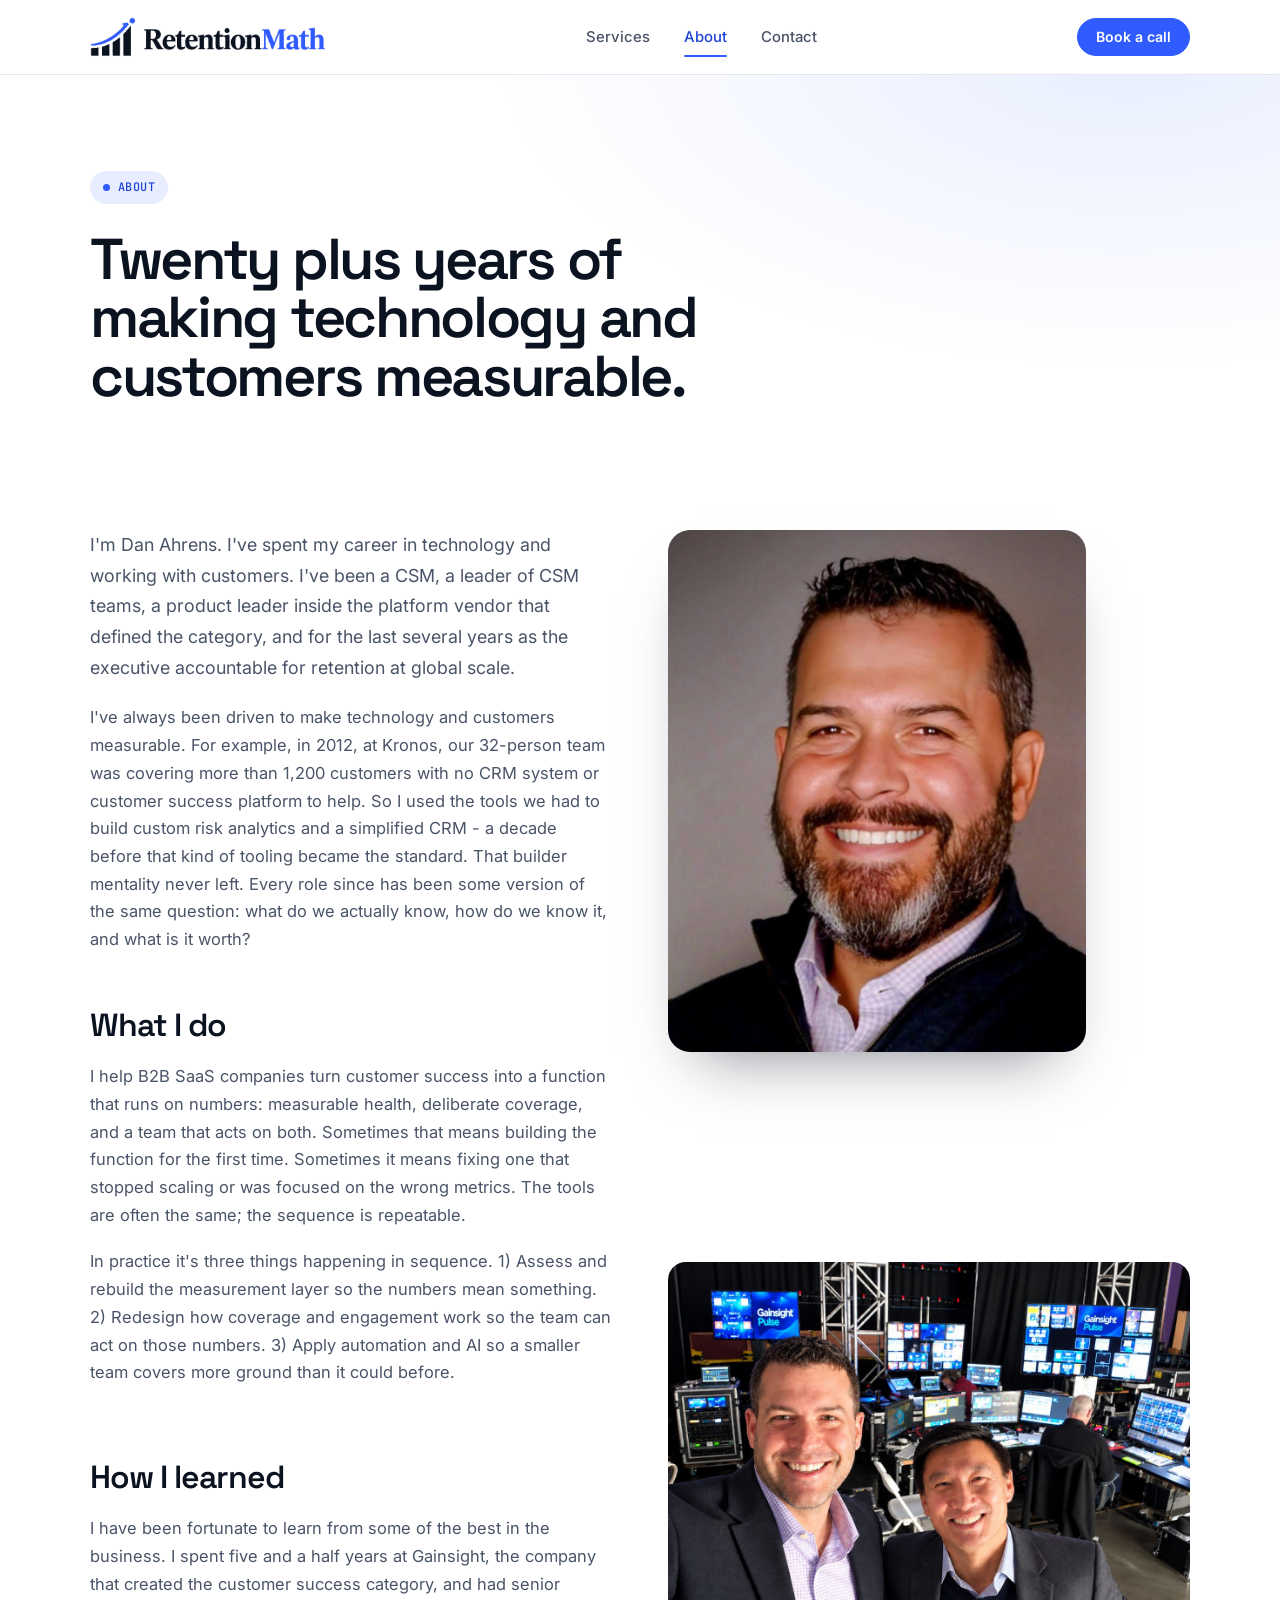
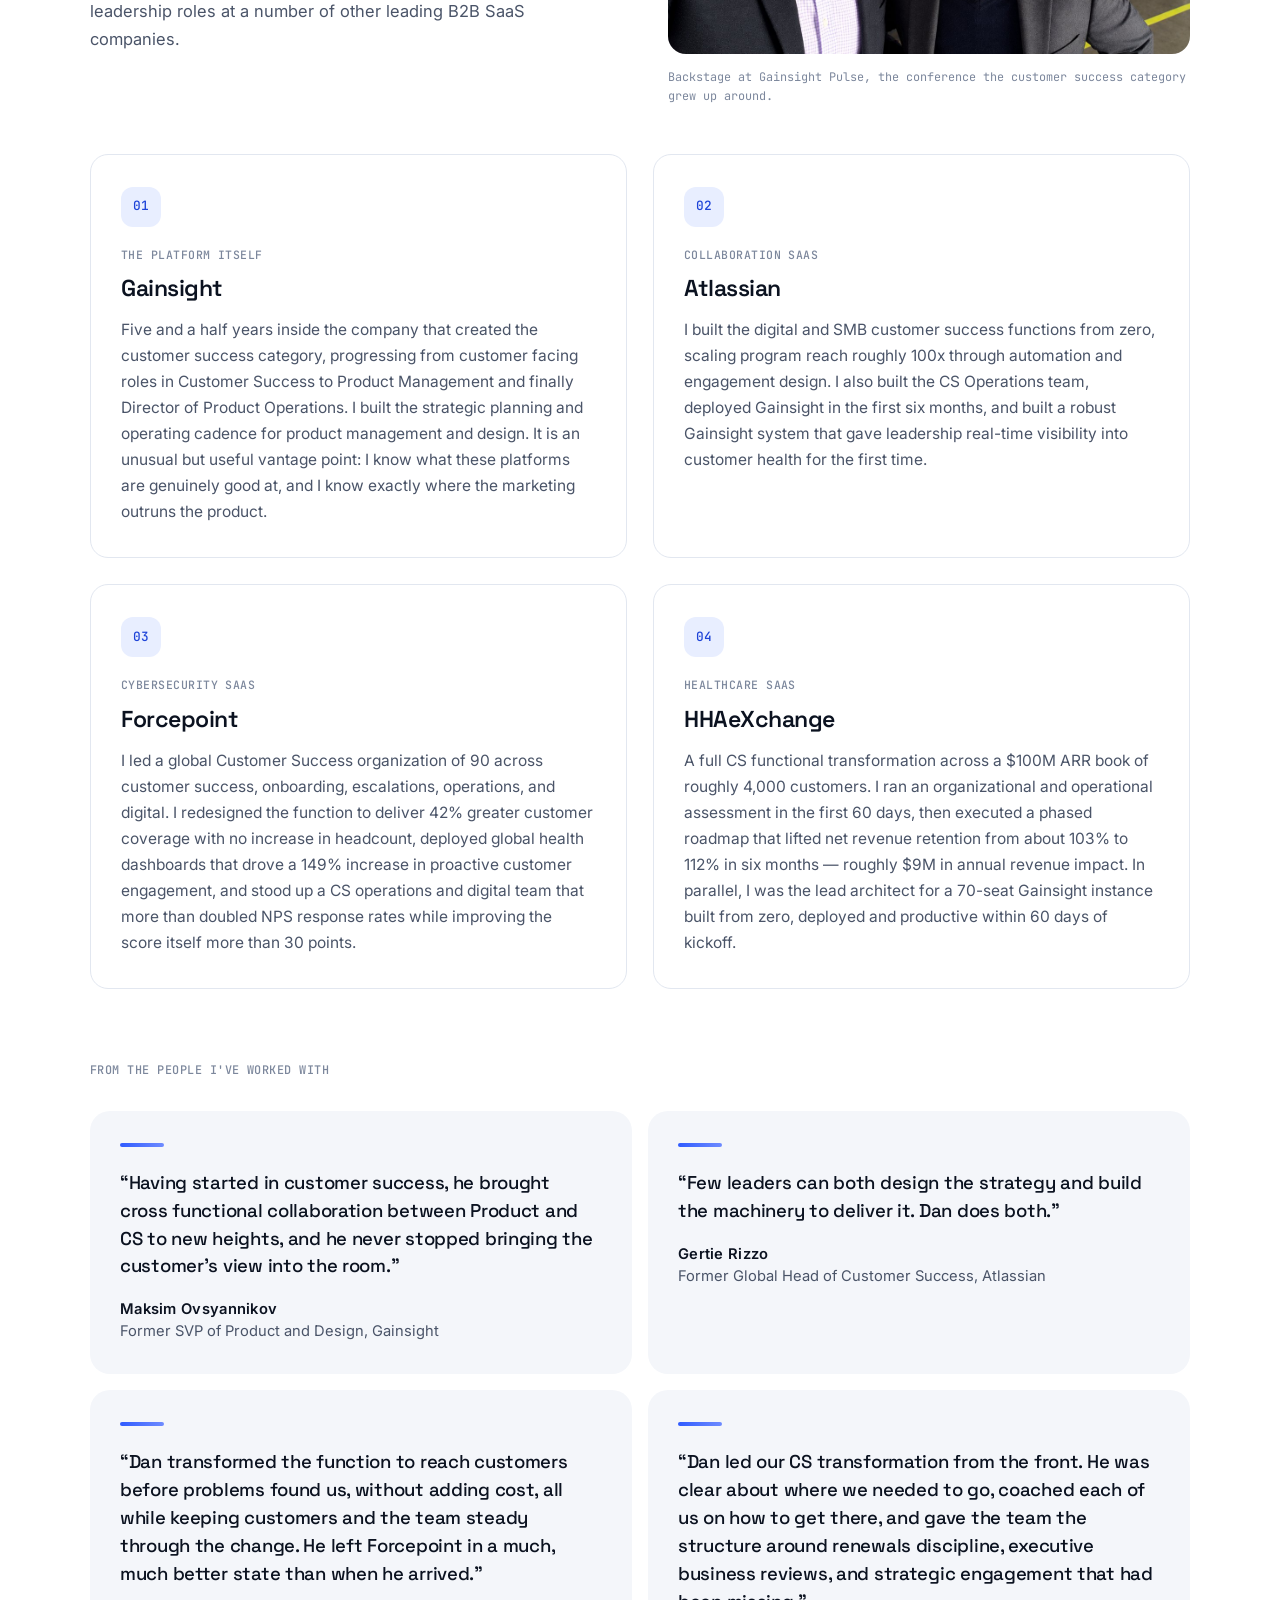
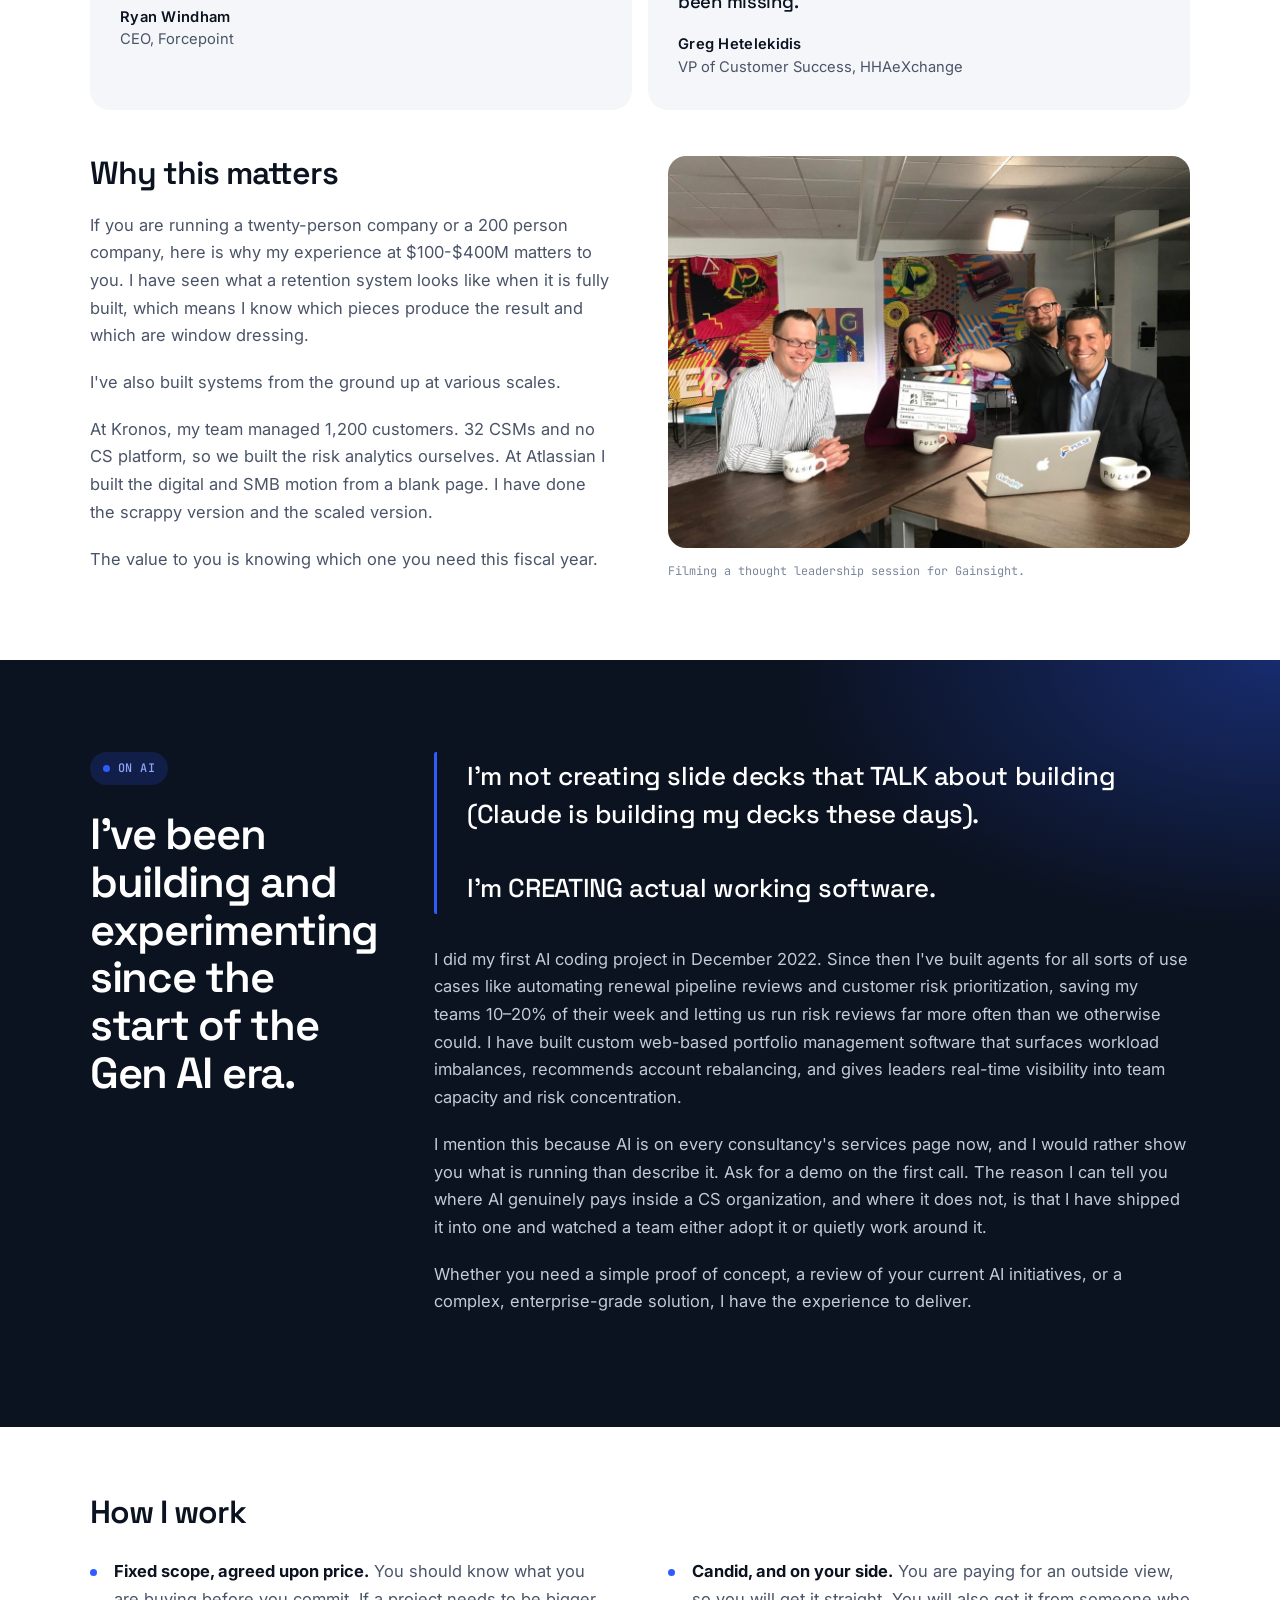
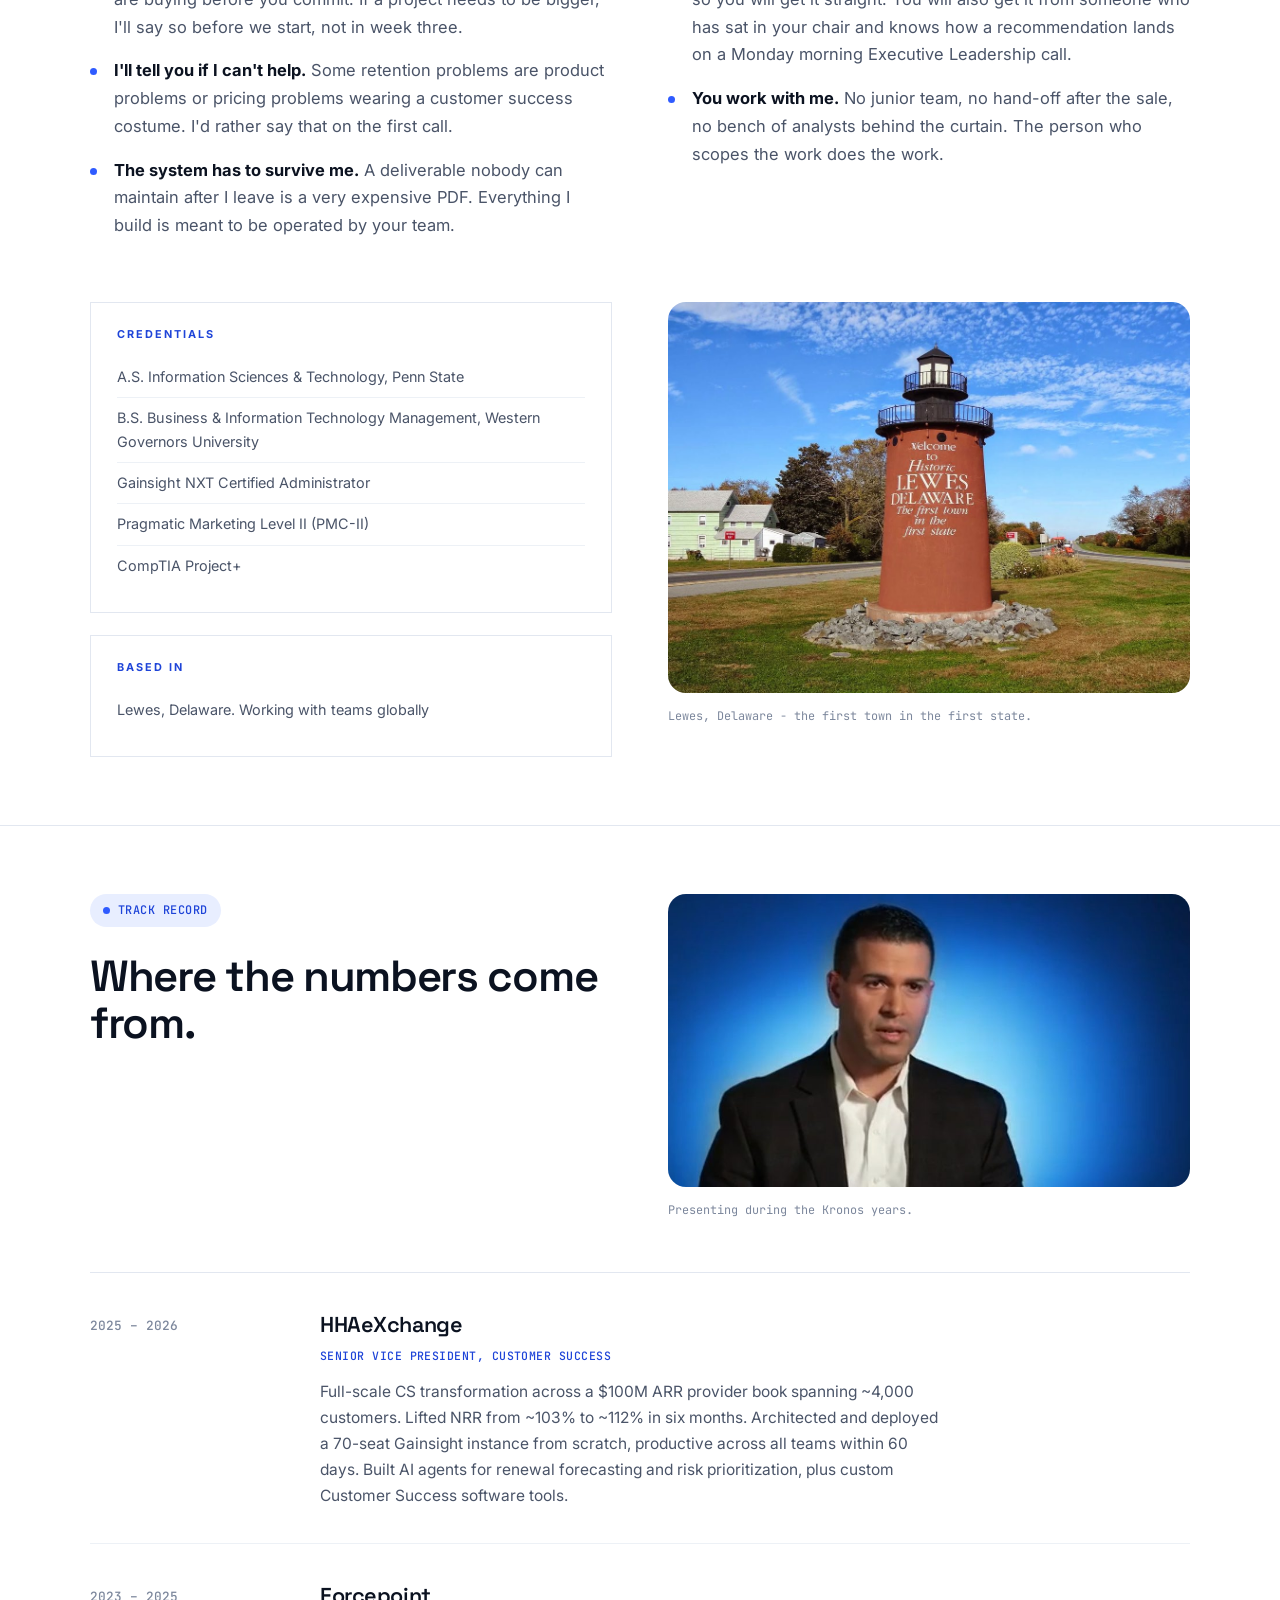
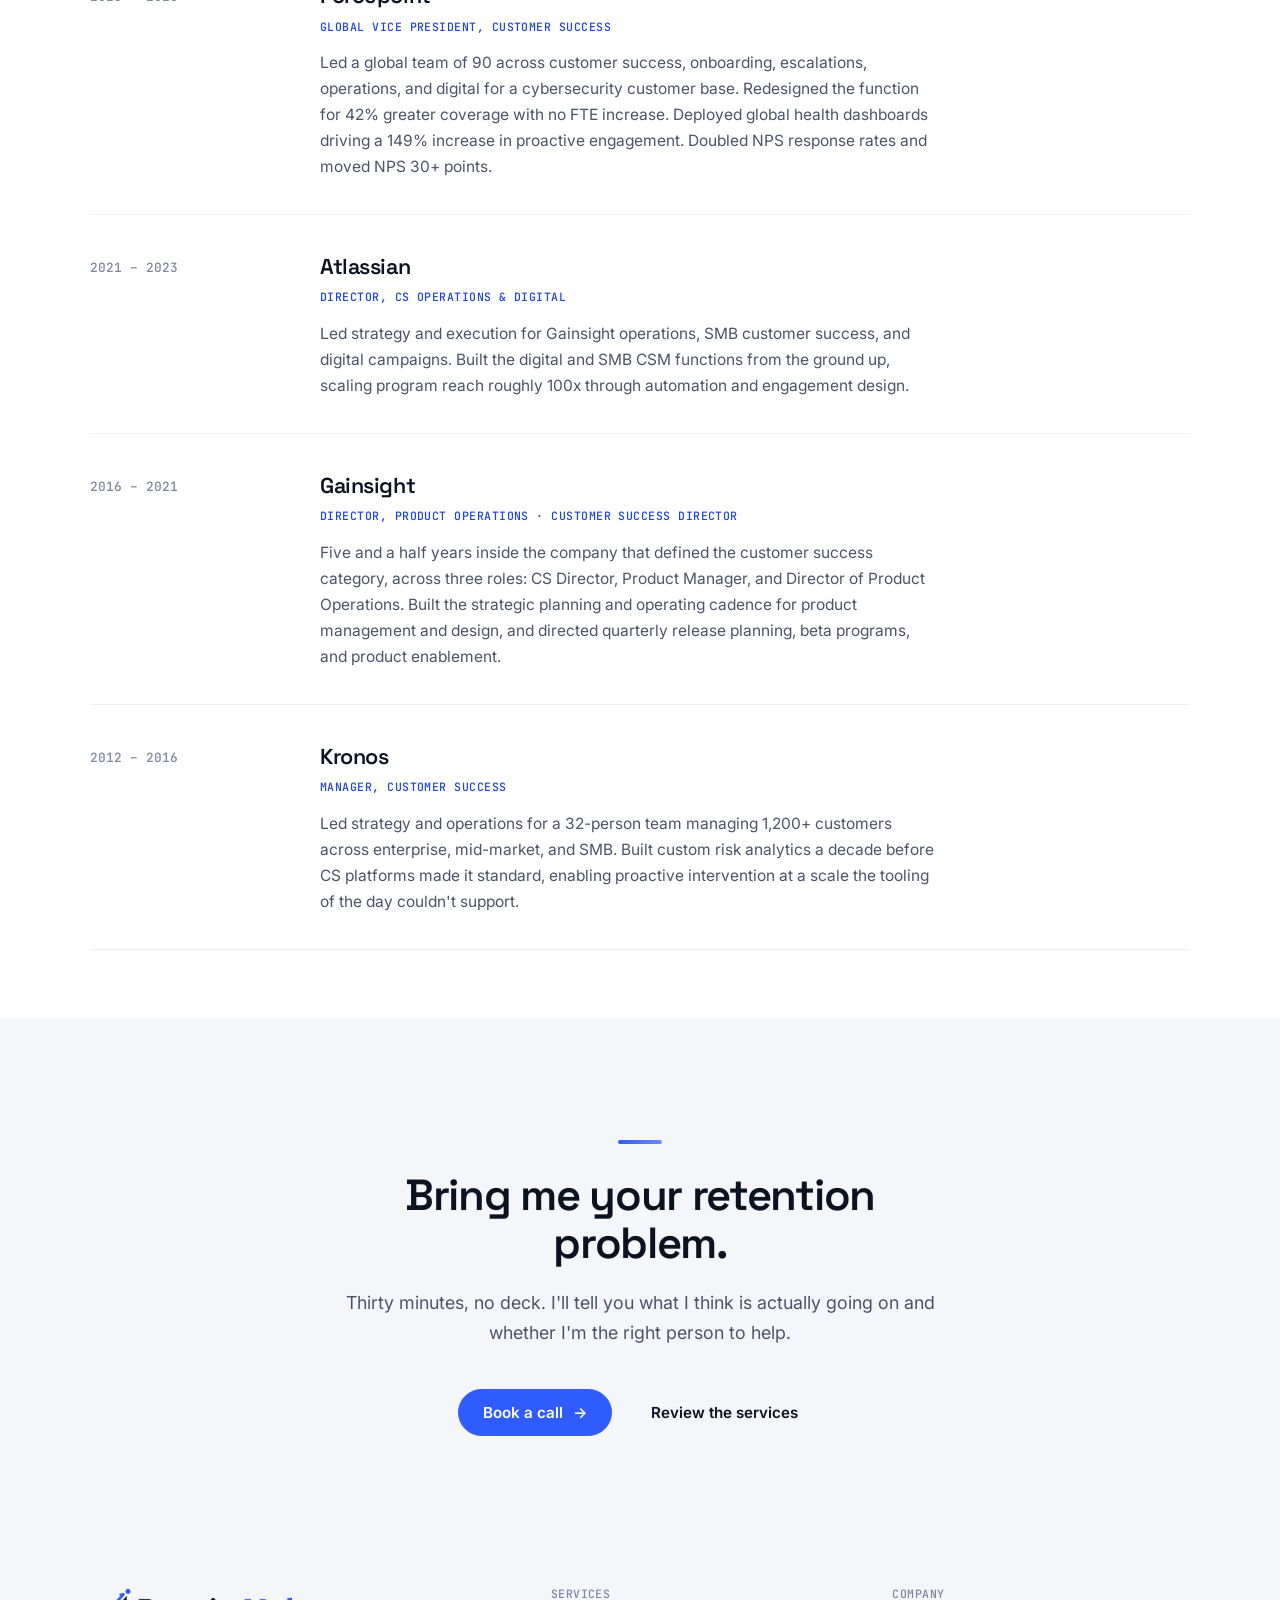
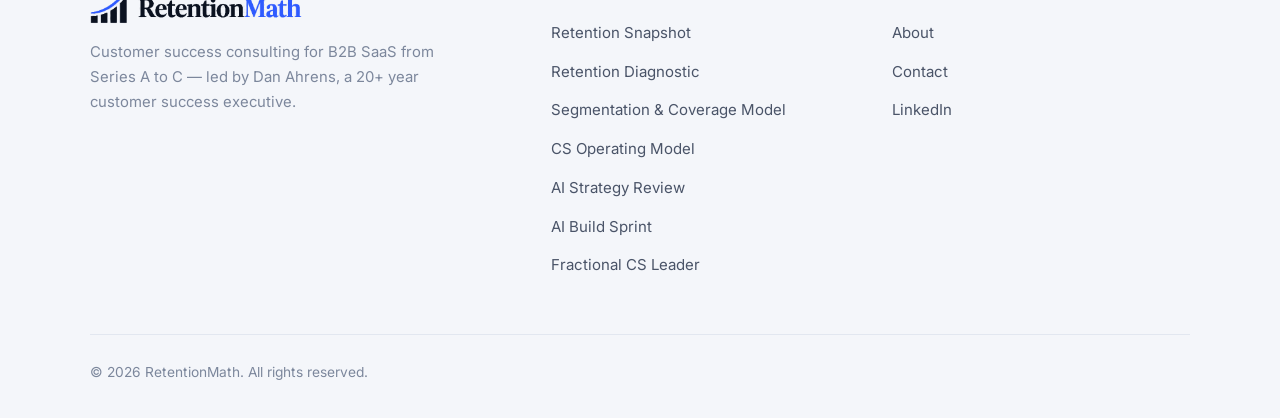
==== commit 0de134ea: "Add files via upload switch to signal design" ====
--- a/about.html
+++ b/about.html
@@ -14,14 +14,14 @@
 <meta property="og:image" content="https://retentionmath.com/assets/img/og.png">
 <meta name="twitter:card" content="summary_large_image">
 
-<link rel="icon" href="data:image/svg+xml,%3Csvg xmlns='http://www.w3.org/2000/svg' viewBox='0 0 32 32'%3E%3Crect width='32' height='32' rx='4' fill='%2316263F'/%3E%3Cpath d='M7 21.5 L13 14 L17 18 L25 8' stroke='%23D9B75F' stroke-width='2.6' fill='none' stroke-linecap='round' stroke-linejoin='round'/%3E%3C/svg%3E">
+<link rel="icon" href="data:image/svg+xml,%3Csvg xmlns='http://www.w3.org/2000/svg' viewBox='0 0 32 32'%3E%3Crect width='32' height='32' rx='4' fill='%230B1220'/%3E%3Cpath d='M7 21.5 L13 14 L17 18 L25 8' stroke='%232F5BFF' stroke-width='2.6' fill='none' stroke-linecap='round' stroke-linejoin='round'/%3E%3C/svg%3E">
 
 <link rel="preconnect" href="https://fonts.googleapis.com">
 <link rel="preconnect" href="https://fonts.gstatic.com" crossorigin>
-<link href="https://fonts.googleapis.com/css2?family=Playfair+Display:ital,wght@0,400;0,500;0,600;1,400;1,500&family=Lato:wght@400;700&display=swap" rel="stylesheet">
-<link rel="stylesheet" href="assets/css/site.css?v=30">
+<link href="https://fonts.googleapis.com/css2?family=Space+Grotesk:wght@400;500;600;700&amp;family=Inter:wght@400;500;600;700&amp;family=JetBrains+Mono:wght@400;500&amp;display=swap" rel="stylesheet">
+<link rel="stylesheet" href="assets/css/site.css?v=s2">
 <style>
-  .shot{border:1px solid var(--line);background:var(--white);aspect-ratio:4/5;display:flex;align-items:center;justify-content:center;position:relative;overflow:hidden;max-width:80%}
+  .shot{border:0;border-radius:22px;box-shadow:0 34px 60px -32px rgba(11,18,32,.5);background:var(--white);aspect-ratio:4/5;display:flex;align-items:center;justify-content:center;position:relative;overflow:hidden;max-width:80%}
   @media (max-width:980px){.shot{max-width:340px}}
   .shot img{width:100%;height:100%;object-fit:cover}
   .shot__ph{text-align:center;padding:24px}
--- a/assets/css/site.css
+++ b/assets/css/site.css
@@ -1,33 +1,38 @@
 /* ============================================================
-   RetentionMath - design system
-   Warm paper, deep navy, gold. Playfair Display + Lato.
+   RetentionMath - design system, SIGNAL variant
+   White, ink, one cobalt accent. Space Grotesk + Inter + JetBrains Mono.
+   The base rules below are the original theme; the Signal layer at the end restyles them.
    ============================================================ */
 
 :root{
-  --paper:      #FAF8F5;
-  --paper-2:    #F2EFE9;
+  /* SIGNAL palette. Token names are kept from the original theme so that every rule and
+     inline style still resolves: "navy" is now the dark ink panel, "gold" is now cobalt. */
+  --paper:      #FFFFFF;
+  --paper-2:    #F4F6FA;
   --white:      #FFFFFF;
-  --navy:       #16263F;
-  --navy-2:     #1D3049;
-  --navy-line:  #2E3F58;
-  --ink:        #16263F;
-  --ink-2:      #4A5A70;
-  --ink-3:      #7A8798;
-  --on-navy:    #C4CCD8;
-  --on-navy-2:  #97A3B4;
-  --gold:       #C09A3E;
-  --gold-deep:  #96731F;
-  --gold-light: #D9B75F;
-  --gold-soft:  #D8C79B;
-  --line:       #E4DED2;
-  --line-soft:  #EDE7DC;
-
-  --font-display:"Playfair Display",Georgia,"Times New Roman",serif;
-  --font-body:"Lato","Segoe UI","Helvetica Neue",Arial,sans-serif;
+  --navy:       #0B1220;
+  --navy-2:     #141D30;
+  --navy-line:  #26324A;
+  --ink:        #0B1220;
+  --ink-2:      #4A5468;
+  --ink-3:      #7C879C;
+  --on-navy:    #C3CBDA;
+  --on-navy-2:  #8E99AE;
+  --gold:       #2F5BFF;
+  --gold-deep:  #1E44D8;
+  --gold-light: #8CA4FF;
+  --gold-soft:  #C9D4FF;
+  --blue-soft:  #E8EEFF;
+  --line:       #E2E7F0;
+  --line-soft:  #EDF1F6;
+
+  --font-display:"Space Grotesk","Segoe UI",Arial,sans-serif;
+  --font-body:"Inter","Segoe UI","Helvetica Neue",Arial,sans-serif;
+  --font-mono:"JetBrains Mono",Consolas,monospace;
 
   --wrap: 1180px;
   --gut: 40px;
-  --r: 0px;
+  --r: 14px;
 }
 
 *,*::before,*::after{box-sizing:border-box}
@@ -656,3 +661,171 @@
 .cell ul li a:hover .arrow{transform:translateX(3px)}
 .testi-row--2{grid-template-columns:1fr 1fr;gap:56px 64px}
 @media (max-width:900px){.testi-row--2{grid-template-columns:1fr;gap:48px}}
+
+/* ============================================================
+   SIGNAL LAYER
+   Everything below restyles the original components. It changes no content and no
+   order: rounded surfaces, pill buttons, KPI tiles, mono labels, cobalt accent,
+   dark "console" panels for the navy blocks and the standalone quotes.
+   ============================================================ */
+@media (max-width:640px){:root{--gut:20px}}
+
+body{font-size:16.5px;line-height:1.68}
+h1,h2,h3,h4{font-weight:600;letter-spacing:-.03em;line-height:1.1}
+h1{letter-spacing:-.04em;line-height:1.02}
+h3{letter-spacing:-.02em;line-height:1.25}
+em,.it{font-style:normal}
+.hl{font-style:normal;background:linear-gradient(90deg,var(--gold),#6E8BFF);-webkit-background-clip:text;background-clip:text;color:transparent}
+
+/* mono micro-labels replace the letter-spaced caps */
+.eyebrow,.expstrip__l,.cell__k,.trig__h,.deliver__h,.flag__meta dt,.tl__role,.post__m,.post__go,
+.field label,.ftr h4,.idx__band-k,.idx__get-h,.idx__for,.idx__side dt,.endorse__h,.portrait figcaption{
+  font-family:var(--font-mono);font-weight:500;letter-spacing:.04em;text-transform:uppercase;
+}
+.eyebrow{
+  display:inline-flex;align-items:center;gap:8px;font-size:.74rem;line-height:1.4;color:var(--gold-deep);
+  background:var(--blue-soft);padding:8px 13px;border-radius:999px;margin-bottom:26px;
+}
+.eyebrow::before{content:"";width:7px;height:7px;border-radius:50%;background:var(--gold);flex:none}
+.section--navy .eyebrow{background:rgba(47,91,255,.18);color:var(--gold-light)}
+
+/* the rule-and-diamond motif becomes a short cobalt signal bar */
+.rule{max-width:none;margin:30px 0 28px;gap:0}
+.rule::before,.rule::after{display:none}
+.rule i{width:44px;height:4px;border-radius:99px;clip-path:none;background:linear-gradient(90deg,var(--gold),#6E8BFF)}
+.rule--center{justify-content:center}
+
+/* buttons: pills, sentence case */
+.btn{border-radius:999px;text-transform:none;letter-spacing:0;font-size:.95rem;font-weight:600;padding:15px 24px}
+.btn--sm{padding:11px 18px;font-size:.88rem}
+.btn--primary{background:var(--gold);border-color:var(--gold);color:#fff}
+.btn--primary:hover{background:var(--gold-deep);border-color:var(--gold-deep);color:#fff}
+.btn--ghost{background:var(--paper-2);border-color:var(--paper-2);color:var(--ink)}
+.btn--ghost:hover{background:var(--line);border-color:var(--line);color:var(--ink)}
+.tlink{text-transform:none;letter-spacing:0;font-size:.95rem;font-weight:600;color:var(--gold)}
+.section--navy .btn--primary,.flag .btn--primary{background:var(--gold);border-color:var(--gold);color:#fff}
+.section--navy .btn--primary:hover,.flag .btn--primary:hover{background:#fff;border-color:#fff;color:var(--ink)}
+.section--navy .btn--ghost{background:rgba(255,255,255,.08);border-color:transparent;color:#fff}
+
+/* header */
+.hdr{background:rgba(255,255,255,.88);border-bottom-color:var(--line)}
+.hdr__in{height:74px}
+.nav a{text-transform:none;letter-spacing:0;font-size:.93rem;font-weight:500}
+.nav a[aria-current="page"]{color:var(--gold-deep)}
+.nav a[aria-current="page"]::after{height:2px;border-radius:2px;bottom:-4px}
+.burger{border-radius:10px}
+@media (max-width:880px){.nav{inset:74px 0 auto 0}}
+
+/* hero: soft cobalt glow instead of the brand arcs */
+.hero{background:radial-gradient(900px 460px at 88% -8%,var(--blue-soft),transparent 70%)}
+.gridlines{display:none}
+
+/* portrait as a product card */
+.portrait::before{display:none}
+.portrait img{border:0;border-radius:22px;box-shadow:0 34px 60px -32px rgba(11,18,32,.5)}
+.portrait figcaption{
+  display:inline-block;margin-top:-22px;margin-left:18px;padding:10px 14px;border-radius:12px;
+  background:var(--ink);color:#AEB7C9;font-size:.72rem;line-height:1.5;box-shadow:0 14px 30px -16px rgba(11,18,32,.6);
+}
+.portrait figcaption b{color:#fff;font-weight:500}
+
+/* stats become KPI tiles */
+.stats{background:none;border:0;gap:14px;padding:4px 0}
+.stat{background:var(--paper-2);border:0!important;border-radius:var(--r);padding:24px 22px 22px;display:flex;flex-direction:column}
+.stat__n{font-weight:600;letter-spacing:-.04em;font-size:clamp(2rem,3vw,2.5rem)}
+.stat__n .u{font-style:normal;color:var(--ink-3);font-size:.42em;font-weight:500;letter-spacing:0;margin-left:4px}
+.stat__l{margin-top:12px;color:var(--ink-2);font-size:.86rem;flex:1}
+.stat::after{content:"";height:6px;border-radius:99px;margin-top:16px;background:linear-gradient(90deg,var(--gold) 0 var(--fill,70%),var(--line) var(--fill,70%))}
+.stat:nth-child(1){--fill:82%}.stat:nth-child(2){--fill:42%}.stat:nth-child(3){--fill:100%}.stat:nth-child(4){--fill:60%}.stat:nth-child(5){--fill:90%}
+
+/* experience strip */
+.expstrip__l{font-size:.74rem;color:var(--ink-3)}
+.expstrip__row span{font-family:var(--font-display);font-weight:600;letter-spacing:-.02em;color:var(--ink-3)}
+.expstrip__row span:not(:last-child)::after{clip-path:none;border-radius:50%;background:var(--line);width:5px;height:5px}
+
+/* cards */
+.cell{border-radius:18px;padding:32px 30px;transition:border-color .15s ease,box-shadow .15s ease}
+.cell:hover{border-color:var(--gold-soft);box-shadow:0 22px 44px -30px rgba(47,91,255,.55)}
+.cell__n{font-family:var(--font-mono);font-style:normal;font-size:.8rem;font-weight:500;color:var(--gold-deep);
+  width:40px;height:40px;border-radius:12px;background:var(--blue-soft);display:grid;place-items:center;margin-bottom:18px}
+.cell__k{font-size:.72rem;color:var(--ink-3);margin-bottom:10px}
+.cell ul{border-top:0;padding-top:0;display:grid;gap:8px}
+.cell ul li{padding:0}
+.cell ul li a{display:flex;justify-content:space-between;align-items:center;background:var(--paper-2);padding:12px 14px;border-radius:10px;border:0;color:var(--ink);font-weight:500;font-size:.92rem}
+.cell ul li a:hover{background:var(--blue-soft);color:var(--gold-deep)}
+.section--navy .cell{border-radius:18px}
+
+/* dark panels: the POV band and the flagship */
+.section--navy{background:var(--navy) radial-gradient(700px 380px at 100% 0%,rgba(47,91,255,.35),transparent 70%)}
+.section--navy .pov p{color:#fff}
+.flag{border-radius:24px;overflow:hidden;position:relative;background:var(--navy) radial-gradient(520px 320px at 100% 0%,rgba(47,91,255,.4),transparent 70%)}
+.flag__tag{border-radius:999px;font-family:var(--font-mono);font-weight:500;letter-spacing:.04em;background:rgba(47,91,255,.2);border-color:transparent;color:var(--gold-light)}
+.flag__meta dd{font-weight:600;letter-spacing:-.02em}
+.deliver li::before{clip-path:none;border-radius:3px;width:8px;height:8px;top:22px}
+
+/* bullets: diamonds become small cobalt dots */
+.prose ul li::before,.trig li::before{clip-path:none;border-radius:50%;width:7px;height:7px}
+.trig{border-radius:var(--r);overflow:hidden}
+
+/* pull quotes lose the italic */
+.pov{border-left-width:3px;border-radius:2px}
+.pov p{font-style:normal;font-weight:500;letter-spacing:-.015em}
+
+/* surfaces */
+.aside-note,.post,.idx__side,.form__status,.field input,.field select,.field textarea{border-radius:var(--r)}
+.aside-note{background:var(--paper-2);border-color:transparent}
+.fig img,.side__shot img,.shot img{border:0;border-radius:18px}
+.fig figcaption{border-left:0;padding-left:0;font-family:var(--font-mono);font-size:.74rem}
+.post{border-radius:18px}
+.post:hover{border-color:var(--gold-soft);box-shadow:0 22px 44px -30px rgba(47,91,255,.55)}
+.post__go{color:var(--gold)}
+.cta{background:var(--paper-2);border-top:0}
+.cal{border-radius:18px;overflow:hidden}
+.field input:focus,.field select:focus,.field textarea:focus{border-color:var(--gold);box-shadow:0 0 0 4px var(--blue-soft)}
+
+/* timeline */
+.tl__co{font-weight:600;letter-spacing:-.02em}
+.tl__role{font-size:.72rem;color:var(--gold-deep)}
+.tl__when{font-family:var(--font-mono);font-weight:500;letter-spacing:0}
+
+/* services offer index */
+.index{border-radius:20px;overflow:hidden}
+.idx__band{background:var(--paper-2)}
+.idx__band-n,.lane__n{font-family:var(--font-mono);font-style:normal;font-size:.8rem;color:var(--gold-deep);
+  background:var(--blue-soft);padding:5px 8px;border-radius:8px;line-height:1}
+.idx__btn:hover{background:#FAFBFE}
+.idx__name{font-weight:600;letter-spacing:-.02em}
+.idx__tag{font-family:var(--font-mono);font-weight:500;letter-spacing:.04em;border-radius:999px;border:0;background:var(--blue-soft);color:var(--gold-deep);padding:4px 9px}
+.idx__tog{border-radius:50%;background:var(--paper-2);border-color:transparent}
+.idx__btn:hover .idx__tog{background:var(--blue-soft);border-color:transparent}
+.idx__get li::before{height:2px;border-radius:2px}
+.idx__side dd{font-weight:600;letter-spacing:-.02em}
+.idx__item--navy .idx__body{background:var(--navy) radial-gradient(520px 300px at 100% 0%,rgba(47,91,255,.35),transparent 70%)}
+.idx__item--navy .idx__side{border-radius:var(--r)}
+.idx__item--navy .idx__side .btn--primary,.idx__item--navy .idx__side .btn--ghost{background:var(--gold);border-color:var(--gold);color:#fff}
+.idx__item--navy .idx__side .btn--primary:hover,.idx__item--navy .idx__side .btn--ghost:hover{background:#fff;border-color:#fff;color:var(--ink)}
+
+/* testimonials: a standalone quote is a dark console card; quotes in the
+   home pair and the About row stay light */
+.testi{background:var(--navy) radial-gradient(420px 300px at 100% 0%,rgba(47,91,255,.45),transparent 70%);
+  color:#E7ECF5;border-radius:24px;padding:48px 52px;text-align:left;max-width:900px;overflow:hidden}
+.testi .rule{margin:0 0 26px}
+.testi blockquote p{font-family:var(--font-display);font-style:normal;font-weight:500;letter-spacing:-.015em;color:#fff;font-size:clamp(1.2rem,2vw,1.5rem);line-height:1.45}
+.testi figcaption{color:#AEB7C9}
+.testi figcaption b{color:#fff;font-weight:600}
+@media (max-width:640px){.testi{padding:32px 24px;border-radius:20px}}
+
+.testi-pair .testi,.testi-row .testi{background:var(--paper-2);color:var(--ink);padding:32px 30px;border-radius:20px}
+.testi-pair .testi blockquote p,.testi-row .testi blockquote p{color:var(--ink);font-weight:500}
+.testi-pair .testi figcaption,.testi-row .testi figcaption{color:var(--ink-2)}
+.testi-pair .testi figcaption b,.testi-row .testi figcaption b{color:var(--ink)}
+.testi-pair{gap:16px}
+.testi-row,.testi-row--2{gap:16px}
+.endorse{border-top:0;padding-top:0}
+.endorse__h{font-size:.74rem;color:var(--ink-3)}
+
+/* footer */
+.ftr{background:var(--paper-2);border-top:0}
+.ftr h4{color:var(--ink-3);font-size:.72rem}
+.ftr ul a:hover{color:var(--gold)}
+.skip:focus{border-radius:10px}
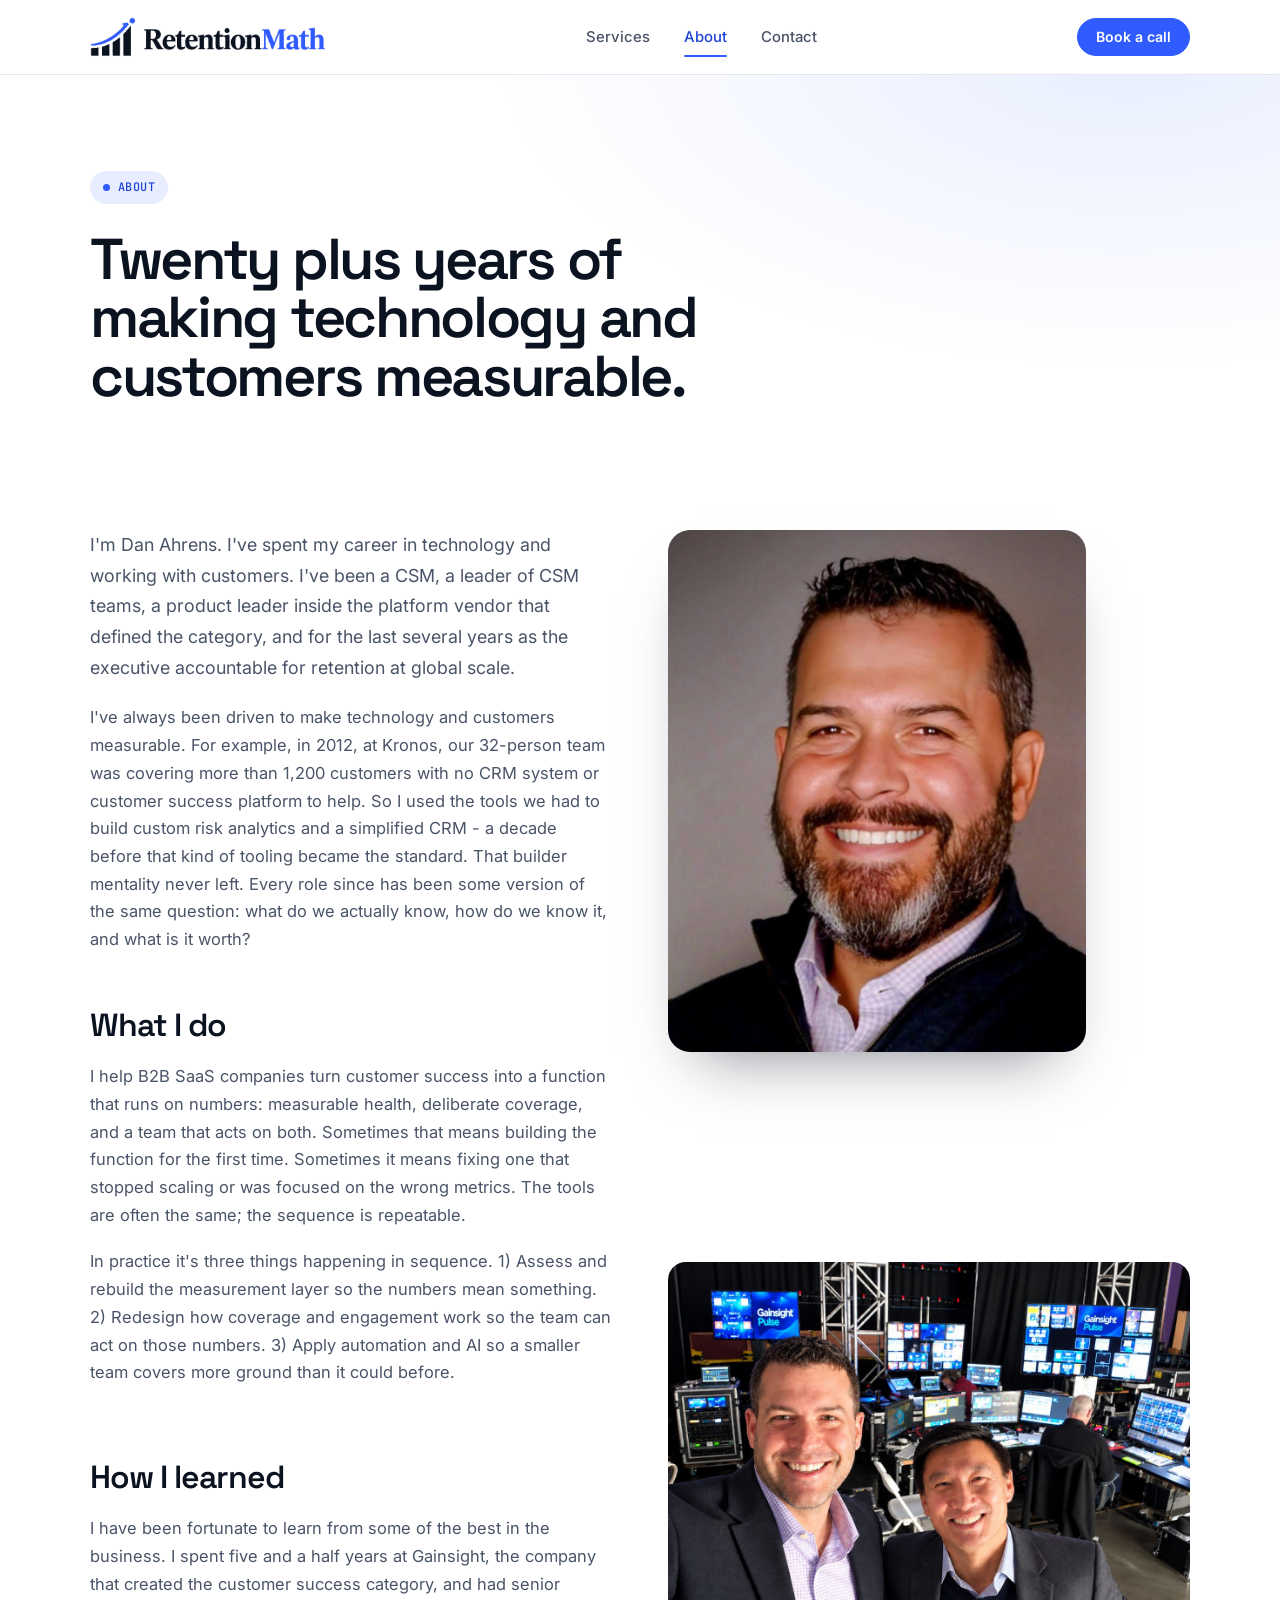
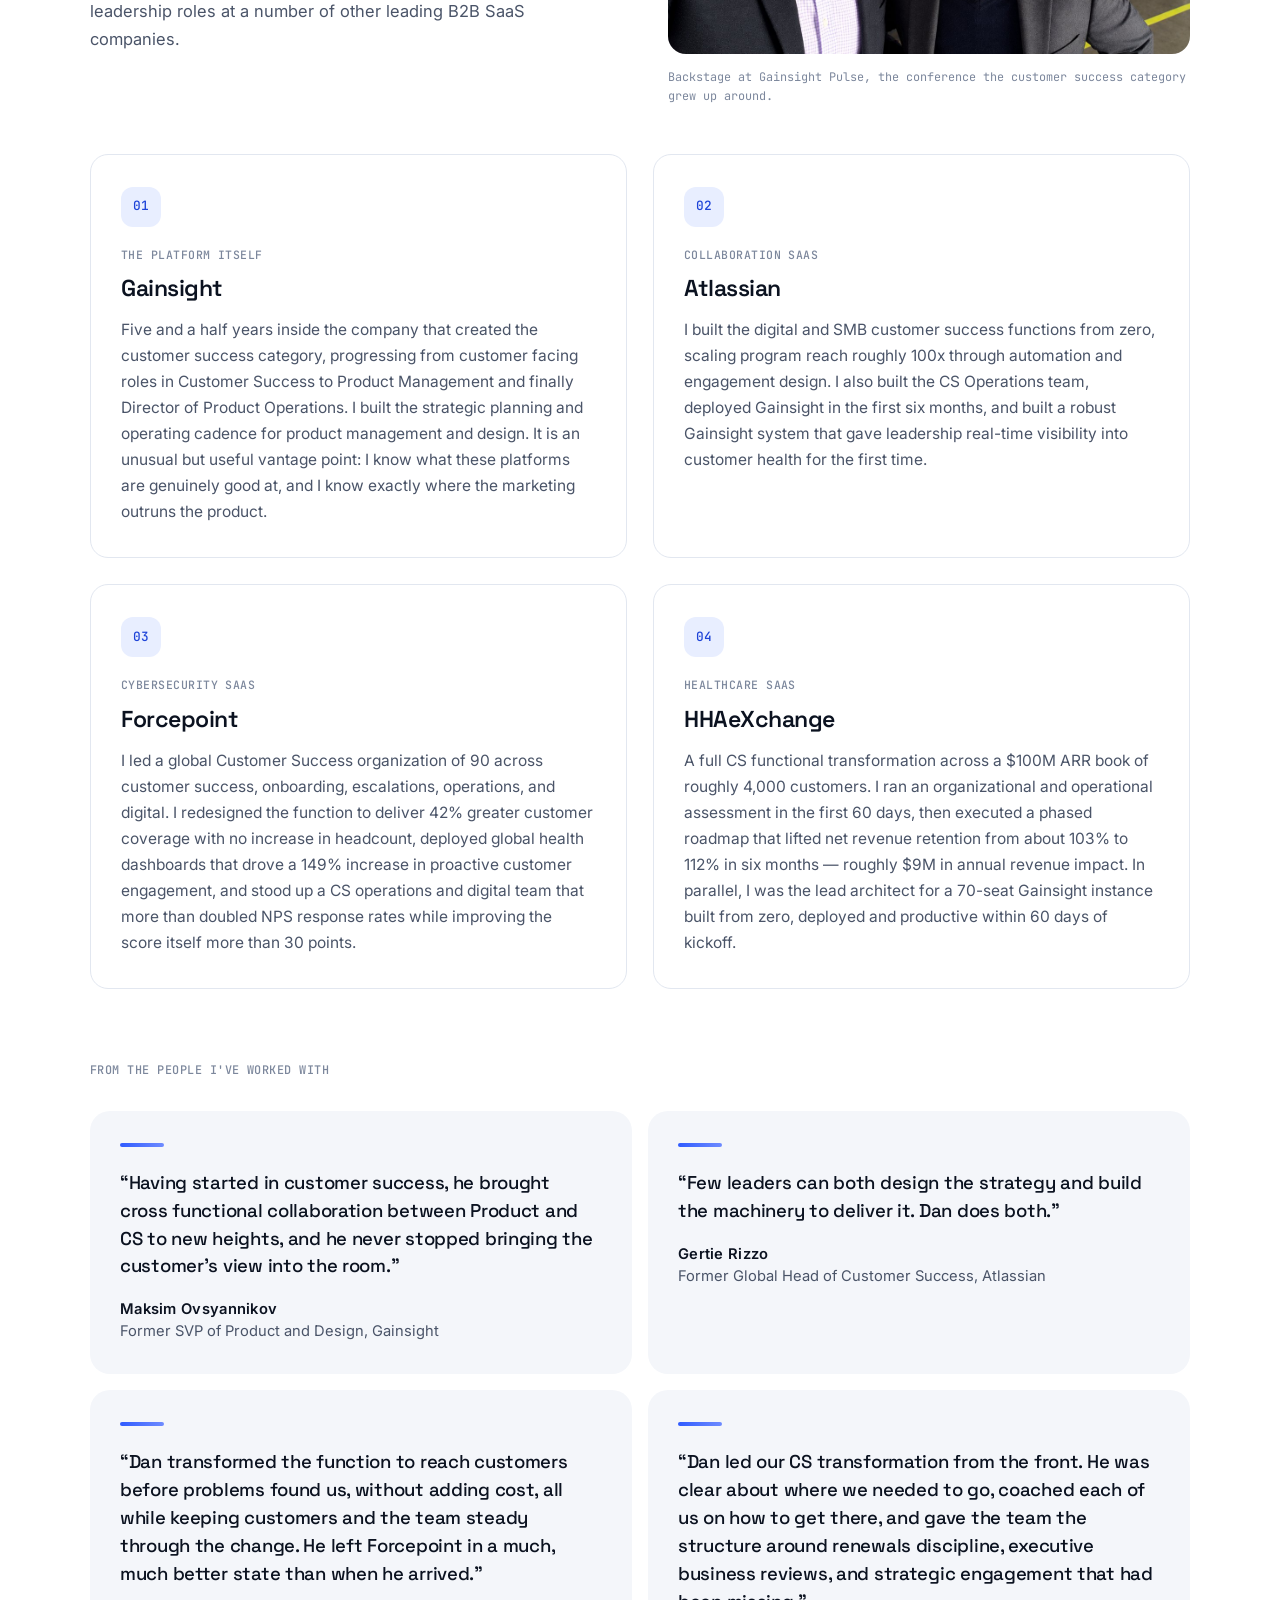
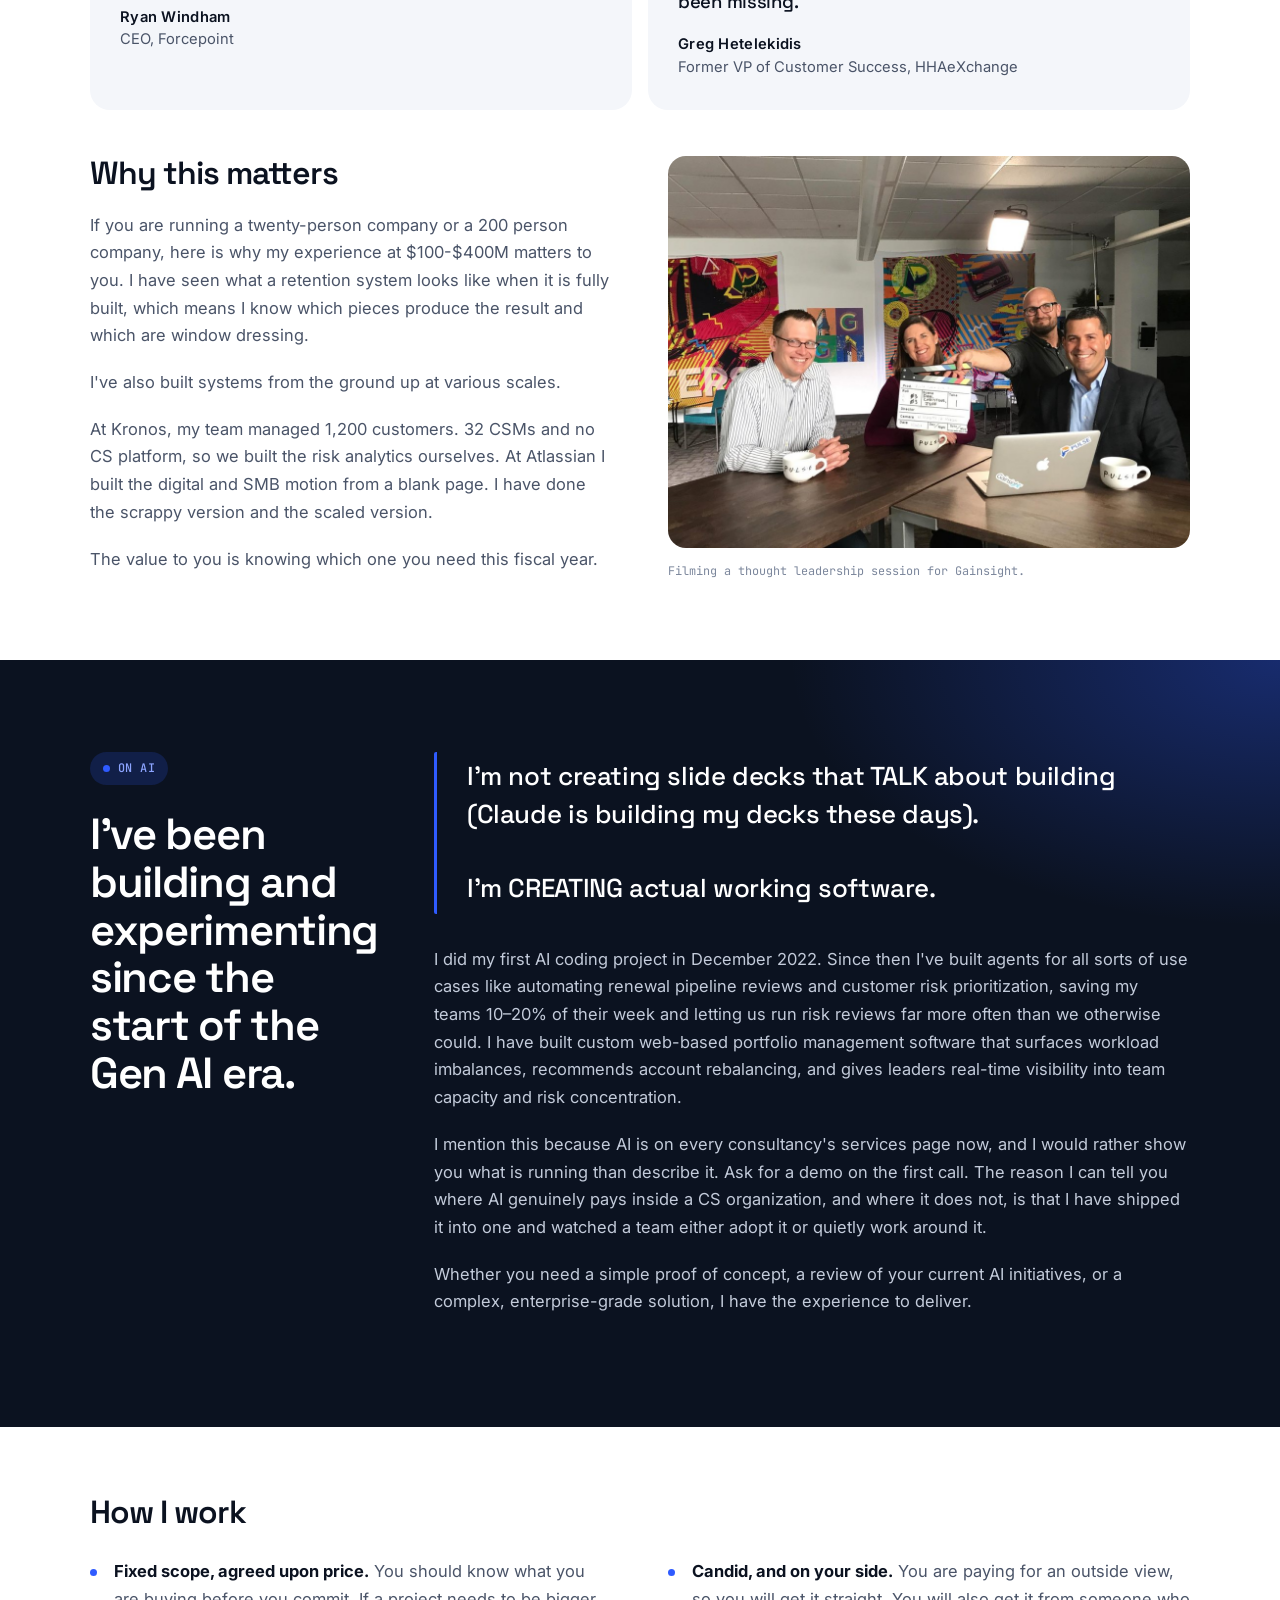
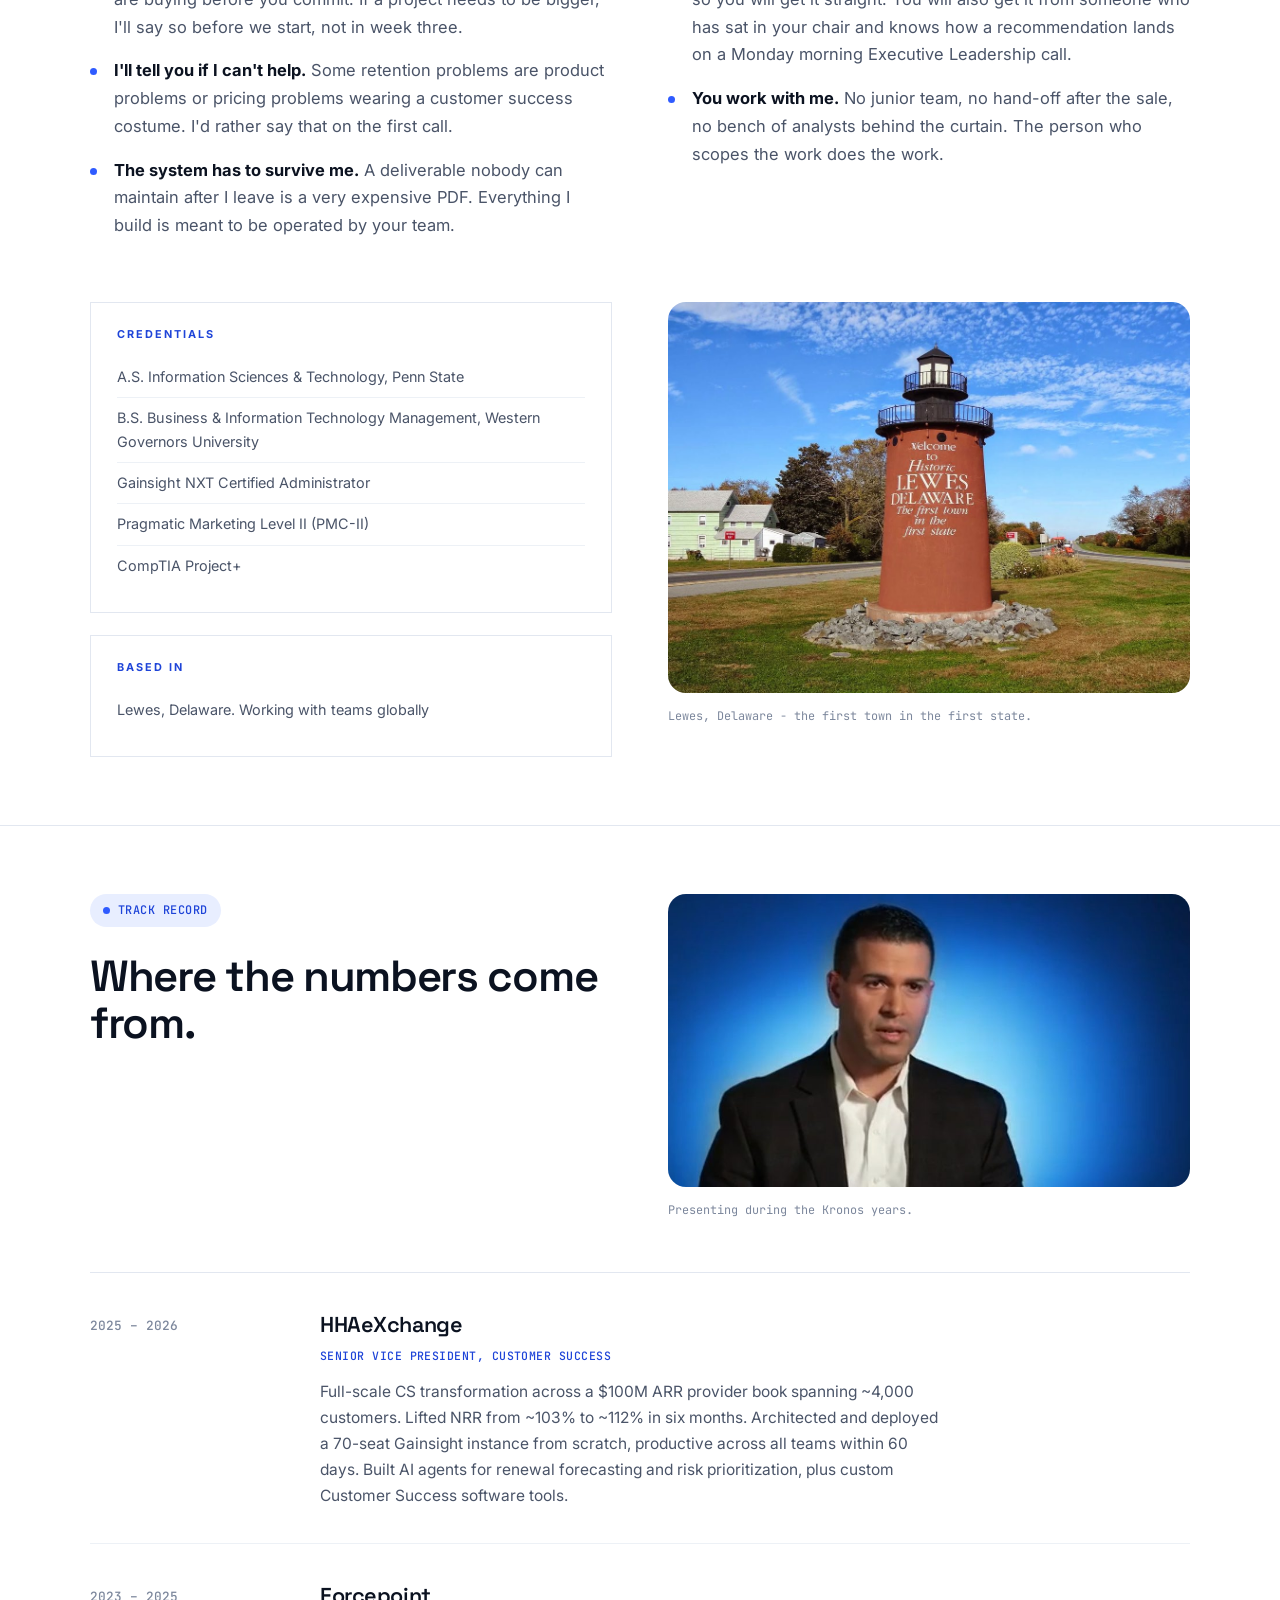
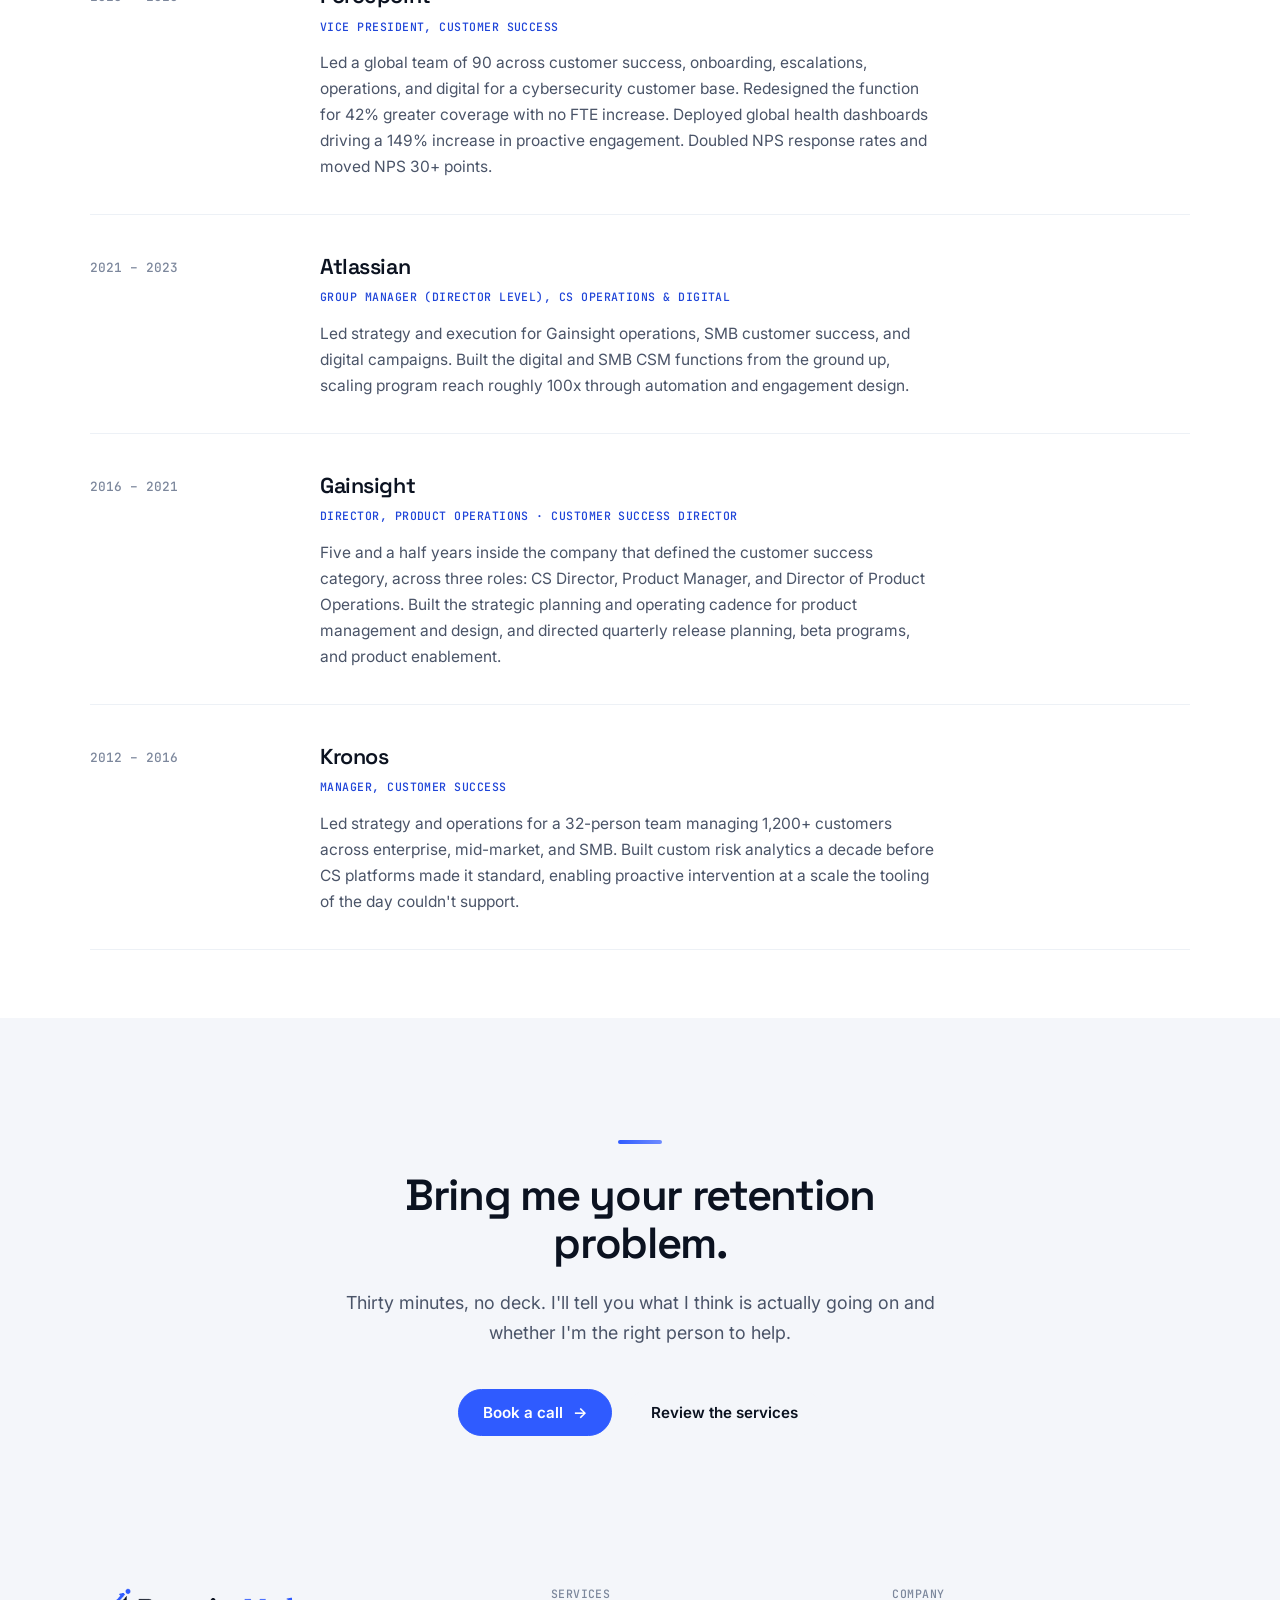
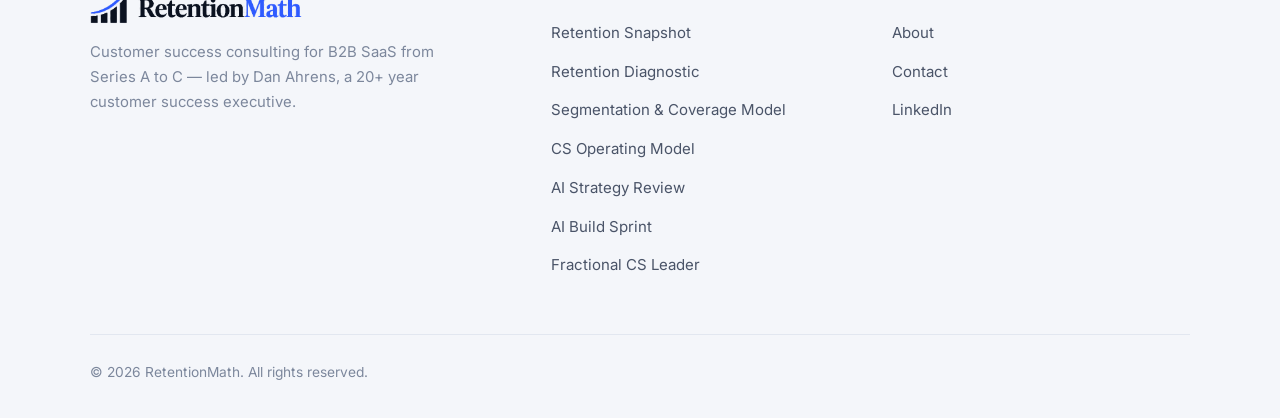
==== commit a45828a4: "Add files via upload updated titles" ====
--- a/about.html
+++ b/about.html
@@ -207,7 +207,7 @@
           <blockquote><p>&ldquo;Dan led our CS transformation from the front. He was clear about where we needed to go, coached each of us on how to get there, and gave the team the structure around renewals discipline, executive business reviews, and strategic engagement that had been missing.&rdquo;</p></blockquote>
           <figcaption>
             <b>Greg Hetelekidis</b>
-            VP of Customer Success, HHAeXchange
+            Former VP of Customer Success, HHAeXchange
           </figcaption>
         </figure>
         </div>
@@ -367,7 +367,7 @@
           <div class="tl__when">2023 &ndash; 2025</div>
           <div>
             <div class="tl__co">Forcepoint</div>
-            <div class="tl__role">Global Vice President, Customer Success</div>
+            <div class="tl__role">Vice President, Customer Success</div>
             <div class="tl__body">
               <p>
                 Led a global team of 90 across customer success, onboarding, escalations, operations,
@@ -382,7 +382,7 @@
           <div class="tl__when">2021 &ndash; 2023</div>
           <div>
             <div class="tl__co">Atlassian</div>
-            <div class="tl__role">Director, CS Operations &amp; Digital</div>
+            <div class="tl__role">Group Manager (Director Level), CS Operations &amp; Digital</div>
             <div class="tl__body">
               <p>
                 Led strategy and execution for Gainsight operations, SMB customer success, and digital
